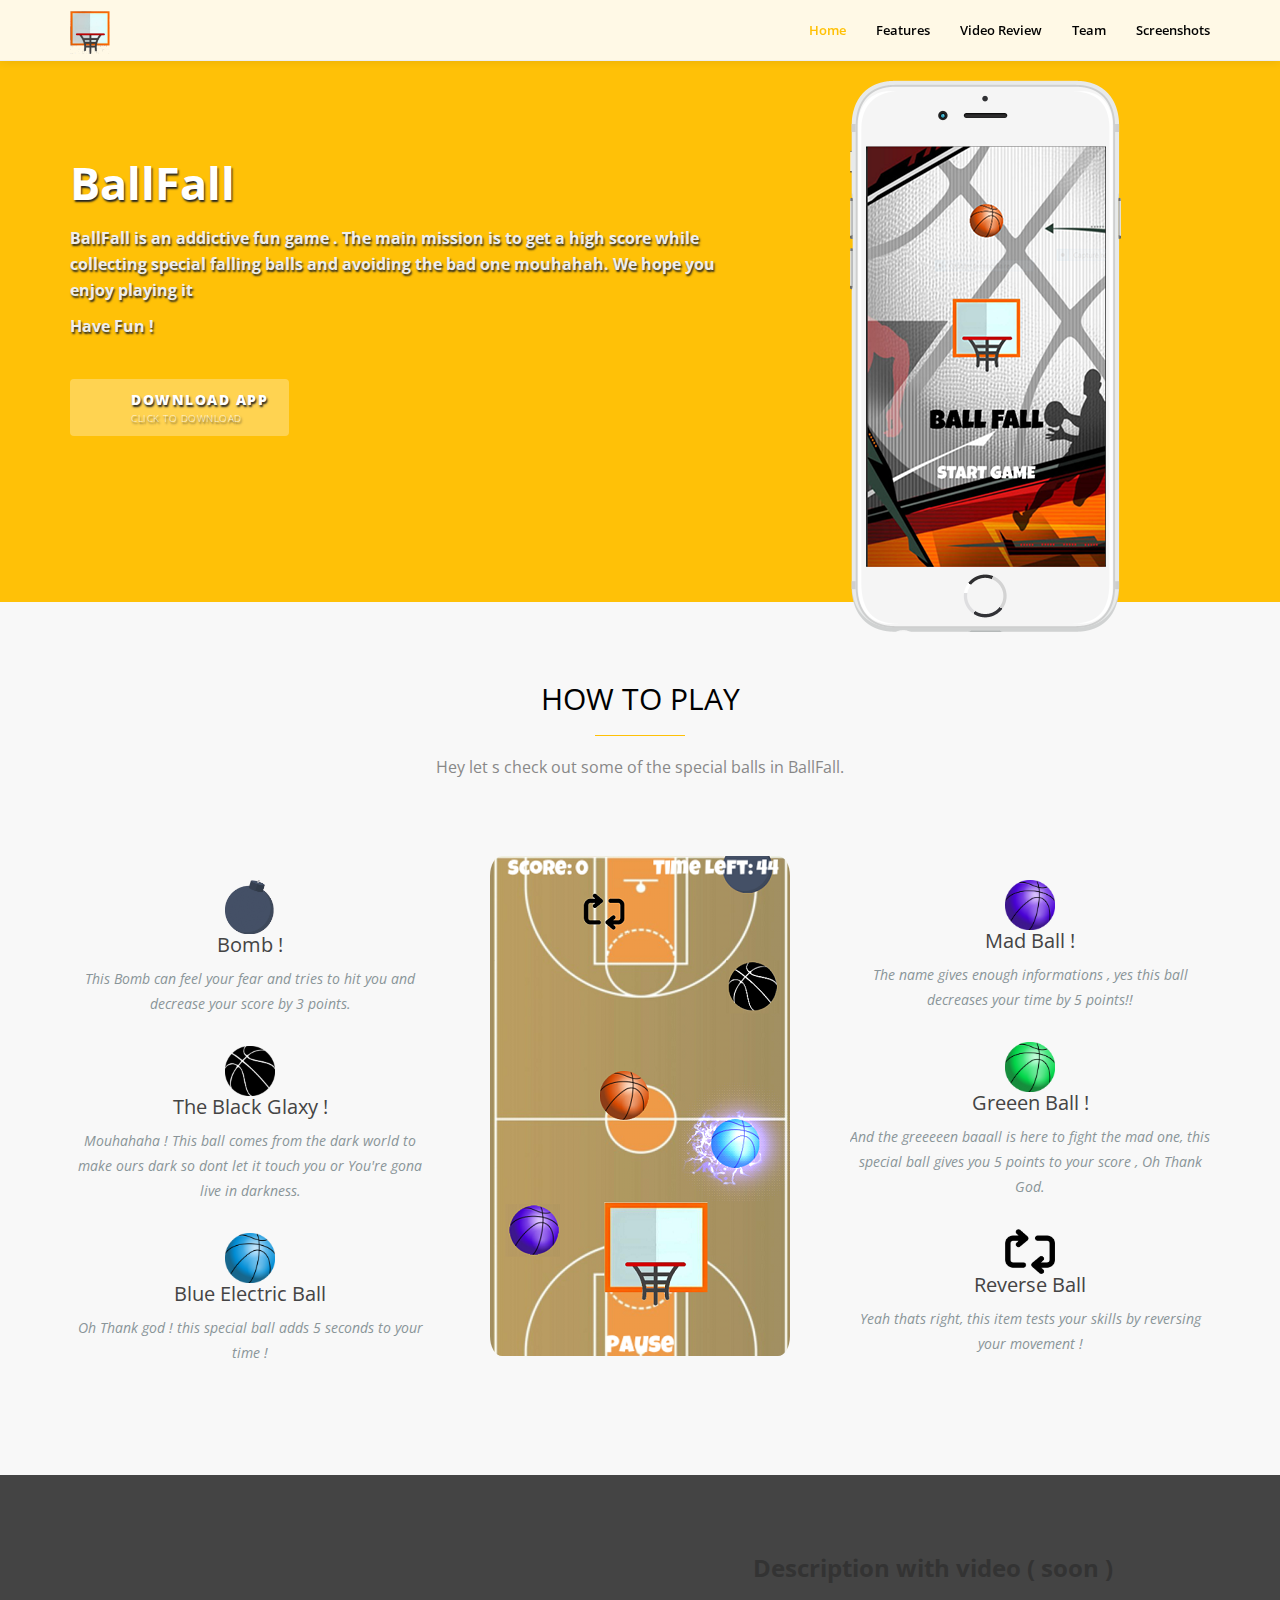
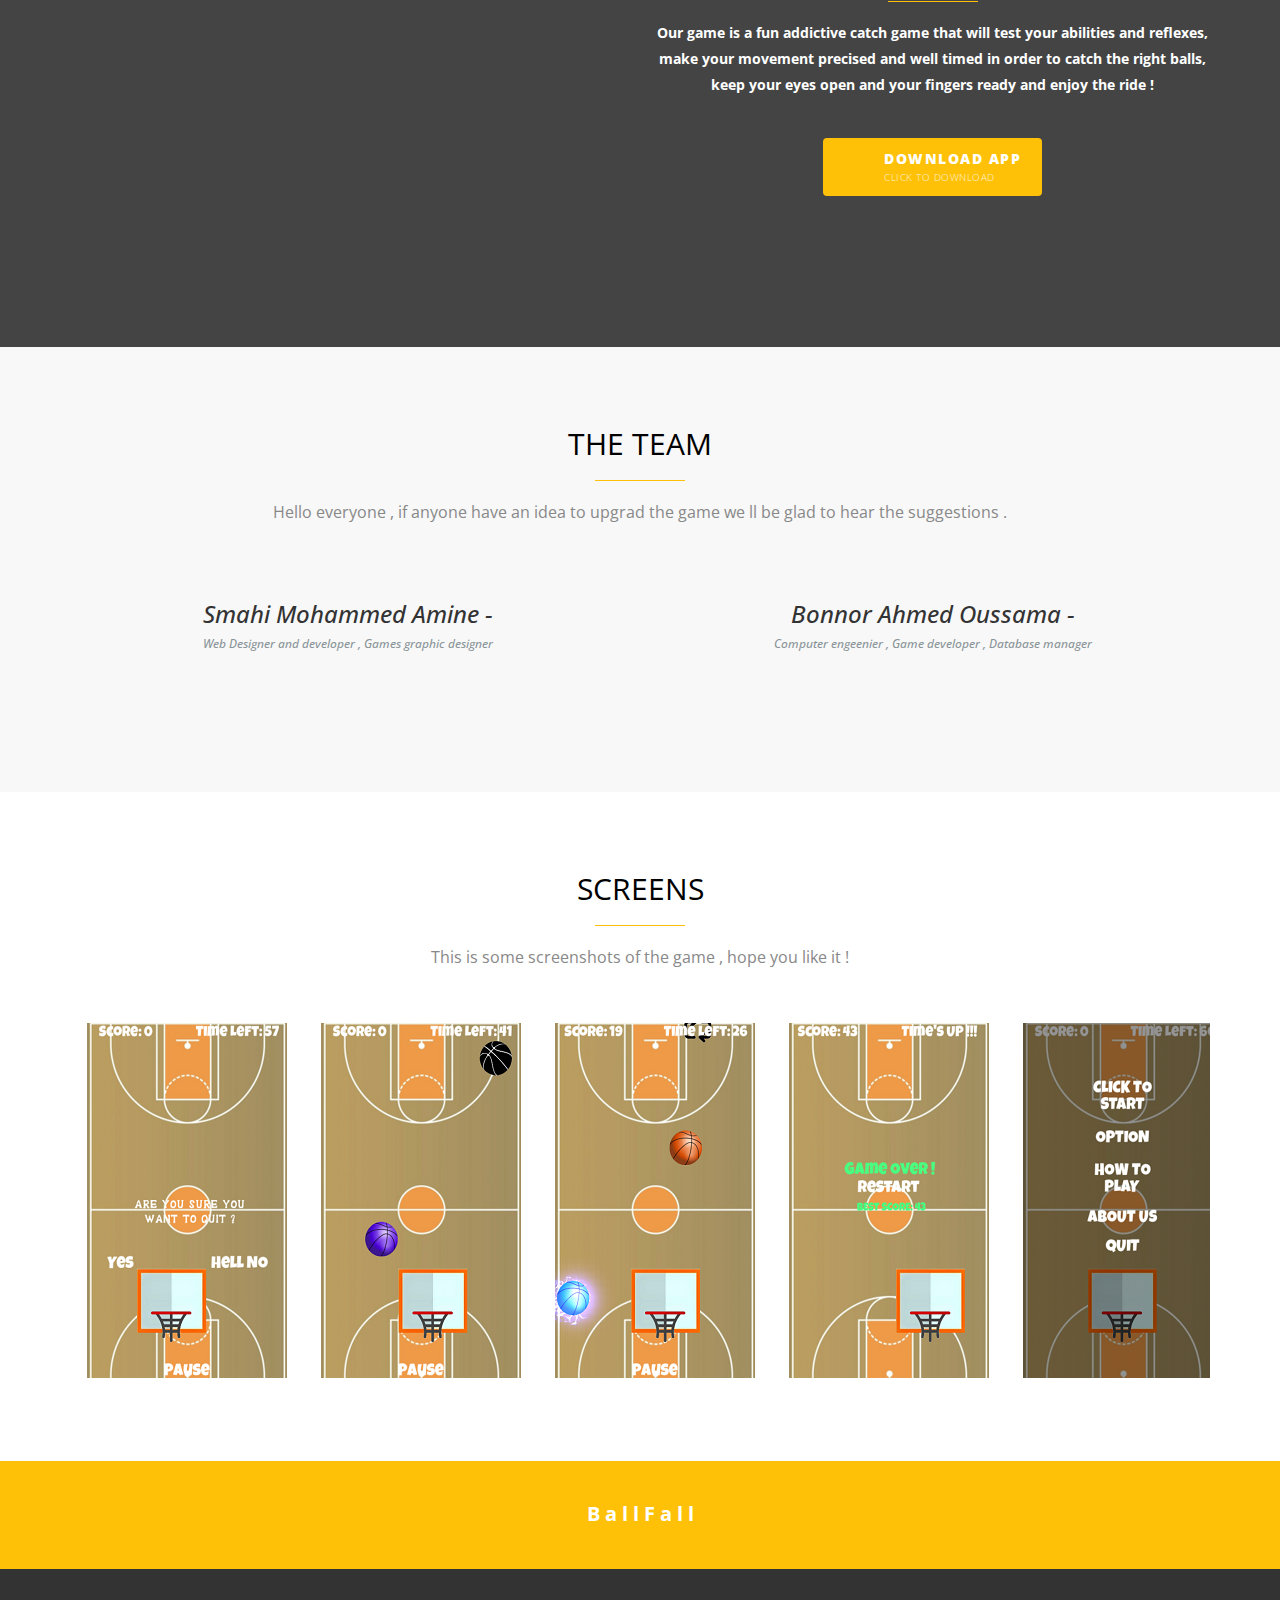
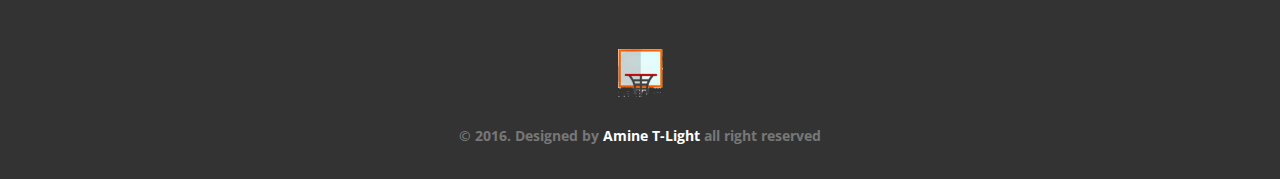
==== index.html @ 077ea763 "add project files" ====
<!DOCTYPE html>
<html lang="en">
<meta http-equiv="content-type" content="text/html;charset=UTF-8" />
<head>
        <meta charset="utf-8">
        <meta http-equiv="X-UA-Compatible" content="IE=edge">
        <meta name="viewport" content="width=device-width, initial-scale=1">
    <link rel="icon" type="image/x-icon" href="favicon.ico">
        <link href="bootstrap/css/bootstrap.min.css" rel="stylesheet">
        <link href="css/flexslider.css" rel="stylesheet" type="text/css">
        <link href="css/owl.carousel.css" rel="stylesheet" type="text/css">
        <link href="css/owl.theme.css" rel="stylesheet" type="text/css">
        <link href="css/animate.css" rel="stylesheet" type="text/css">
        <link href="../fontawesome.io/assets/font-awesome/css/font-awesome.css" rel="stylesheet" type="text/css">
        <link href="css/style.css" rel="stylesheet" type="text/css">
        <link href='http://fonts.googleapis.com/css?family=Open+Sans:300italic,400italic,600italic,700italic,800italic,400,300,600,700,800' rel='stylesheet' type='text/css'>
        <title>BallFall | Download</title>
    </head>
    <body data-spy="scroll" data-offset="80">

        <!-- STICKY NAVIGATION -->
        <!-- Static navbar -->
        <nav class="navbar navbar-default navbar-fixed-top ">
            <div class="container">
                <div class="navbar-header">
                    <button type="button" class="navbar-toggle collapsed" data-toggle="collapse" data-target="#navbar">
                        <span class="sr-only">Toggle navigation</span>
                        <span class="icon-bar"></span>
                        <span class="icon-bar"></span>
                        <span class="icon-bar"></span>
                    </button>
                    <a class="navbar-brand" href="index.html"><img src="images/logo.png" alt=""></a>
                </div>
                <div id="navbar" class="navbar-collapse collapse">

                    <ul class="nav scroll-to navbar-nav navbar-right">
                        <li class="active"><a href="#home-v2">Home</a></li>
                        <li><a href="#features">Features</a></li> 
                        <li><a href="#vid">Video Review</a></li> 
                        <li><a href="#team">Team</a></li>
                        <li><a href="#sc">Screenshots</a></li>

                        
                    </ul>
                </div><!--/.nav-collapse -->
            </div><!--/.container-fluid -->
        </nav><!--navigation end here-->

        <section id="home-v2" data-stellar-background-ratio="0.5" class="home-option-2">
            <div class="container">
                <div class="row"><strong><lop>
                    <div class="col-md-7 col-sm-12 col-xs-12 home-option-2-text">
                        <h2 class="animated wow fadeInDown" data-wow-dealy="0.1s"><strong>BallFall</h2>
                        <p class="animated wow fadeInDown" data-wow-dealy="0.5s">BallFall is an addictive fun game . The main mission is to get a high score while collecting special falling balls and avoiding the bad one mouhahah. We hope you enjoy playing it <p> Have Fun !
                        </p>
                        <div class="download-button scroll-to animated wow fadeInLeft" data-wow-dealy="1">
                            <a href="upload/BallFall.apk" class="btn btn-download">
                                <i class="fa fa-download"></i>
                                <strong>Download App</strong> <span>Click to download</span>
                            </a>
</lop></strong>
                        </div>
                    </div>
                    <div class="col-md-4 col-md-offset-1 col-sm-12 col-xs-12 wow animated zoomIn" data-wow-delay="1s">
                        <div class="iphone-wrapper">
                          
                        </div>
                    </div>
                </div>
            </div>
        </section><!--home section 238*421 end-->

      <center>
        <section id="features" class="features-mobile sec-padded">
            <div class="container">
                <div class="row">
                    <div class="col-md-8 col-md-offset-2">
                        <div class="center-heading">
                            <h3> How To Play</h3>
                            <span class="center-line"></span>
                            <p>
                             Hey let s check out some of the special balls in BallFall.

                            </p>
                        </div>
                    </div>
                </div><!--this row is use for section center heading-->
                <div class="row">
                    <div class="col-md-4 col-sm-6">
                         <center>
                        <div class="features-box top margin-btm-30">
                         <img src="images/Prefabs/BallBomb.gif" width="50"/>
                            <div class="features-text"> <center>
                             <h4>Bomb !</h4>
                                <p>This Bomb can feel your fear and tries to hit you and decrease your score by 3 points. </p>
                            </div>
                        </div>  <!--feature box-->
                        <div class="features-box  margin-btm-30">
                           <img src="images/Prefabs/Black%20Ball.gif" width="50"/>
                            <div class="features-text"> <center>
                                <h4>The Black Glaxy !</h4>
                                <p>Mouhahaha ! This ball comes from the dark world to make ours dark so dont let it touch you or You're gona live in darkness.</p>
                            </div>
                        </div>  <!--feature box-->
                        <div class="features-box  margin-btm-30">
                           <img src="images/Prefabs/Blue%20Ball.gif" width="50"/>
                            <div class="features-text"> <center>
                                <h4>Blue Electric Ball</h4>
                                <p>Oh Thank god ! this special ball adds 5 seconds to your time !</p>
                            </div>
                        </div>  <!--feature box-->
                    </div>
                    <div class="col-md-4 col-md-push-4 col-sm-6">
                         <center>
                        <div class="features-box left top margin-btm-30">
                          <img src="images/Prefabs/cerilien%20ball.gif" width="50"/>
                            <div class="features-text "> <center>
                                <h4>Mad Ball !</h4>
                                <p>The name gives enough informations , yes this ball decreases your time by 5 points!!</p>
                            </div>
                        </div><!--feature box-->
                        <div class="features-box left  margin-btm-30">
                           <img src="images/Prefabs/green%20ball.gif" width="50"/>
                            <div class="features-text "> <center>
                                <h4>Greeen ball !</h4>
                                <p>And the greeeeen baaall is here to fight the mad one, this special ball gives you 5 points to your score , Oh Thank God.</p>
                            </div>
                        </div><!--feature box-->
                        <div class="features-box left  margin-btm-30">
                           <img src="images/Prefabs/reverse%20artifact.png" width="50"/>
                            <div class="features-text "> <center>
                                <h4>Reverse Ball</h4>
                                <p>Yeah thats right, this item tests your skills by reversing your movement !</p>
                            </div>
                        </div><!--feature box-->
                    </div>
                    <div class="col-md-4 col-md-pull-4 text-center">
                       <br> <img style="border-radius:4%;" src="images/sc.png" alt="">
                    </div>
                </div>
            </div>
        </section><!--features end-->




        <section class="describe sec-padded" data-stellar-background-ratio="0.5" id="vid">
            <div class="container">
                <div class="row">
                    <div class="col-sm-6">
                        <div class="embed-responsive embed-responsive-16by9">
                            <iframe src="http://player.vimeo.com/video/ballfall"></iframe>
                        </div>
                    </div>
                    <div class="col-sm-6">
                        <div class="centder-heading">
                            <h3><strong>Description with video ( soon )</strong></h3>
                            <span class="center-line"></span>
                        </div> 
                        <p>
                          Our game is a fun addictive catch game that will test your abilities and reflexes, make your movement precised and well timed 
in order to catch the right balls, keep your eyes open and your fingers ready and enjoy the ride !                     <p>
                         
                        </p>
                        <div class="download-button scroll-to">
                            <a href="upload/BallFall.apk" class="btn btn-download">
                                <i class="fa fa-download"></i>
                        <strong>Download App</strong> <span>Click to download</span>
                            </a>

                        </div>

                    </div>
                </div>
            </div>
        </section><!--describe section with video-->





        <section class="the-team" id="team">
            <div class="container">
                <div class="row">
                    <div class="col-md-8 col-md-offset-2">
                        <div class="center-heading">
                            <h3>The team</h3>
                            <span class="center-line"></span>
                            <p>
                                Hello everyone , if anyone have an idea to upgrad the game we ll be glad to hear the suggestions .
                            </p>
                        </div>
                    </div>
                </div><!--this row is use for section center heading-->
                <div class="row">
                  
                    <div class="col-sm-6  margin-btm-30">
                        <div class="team-col">
                            <img src="../fbcdn-profile-a.akamaihd.net/hprofile-ak-xpt1/v/t1.0-1/c0.5.160.160/p160x160/14516576_201886933574290_4415847863069253680_n2515.html?oh=e0512a784580c95c24cea0062e08ace8&amp;oe=58C651EB&amp;__gda__=1489960336_af431af1ffb886facc06f5198603fa26" alt="">
                            <h3>Smahi Mohammed Amine - <p><em></eme>Web Designer and developer , Games graphic designer</em></h3>
                            <ul class="list-inline list-follow">
                                <li><a href="https://www.facebook.com/amine.tlight1"><i class="ion-social-facebook" data-toggle="tooltip" title="" data-original-title="Facebook" data-placement="top"></i></a></li>
                            </ul>
                        </div>
                    </div>
                    <div class="col-sm-6 margin-btm-30">
                        <div class="team-col">
                            <img src="../fb-s-d-a.akamaihd.net/h-ak-xfl1/v/t1.0-1/c32.1.160.160/p200x200/14955831_1121477201233674_3121350925518984159_n7045.html?oh=25cdf747f4a256dc704b89201bb182cc&amp;oe=58C0166F&amp;__gda__=1485550669_be5373d3fe79578442dc69150cacbfd1" alt="">
                            <h3>Bonnor Ahmed Oussama - <p><em>Computer engeenier , Game developer , Database manager</em></h3>
                            <ul class="list-inline list-follow">
                                <li><a href="https://www.facebook.com/oussama.bonnor.1"><i class="ion-social-facebook" data-toggle="tooltip" title="" data-original-title="Facebook" data-placement="top"></i></a></li>
                            </ul>
                        </div>
                    </div>
                </div>
            </div>
        </section><!--the team section end here-->

        <section class="screens sec-padded" id="sc">
            <div class="container">
                <div class="row">
                    <div class="col-md-8 col-md-offset-2">
                        <div class="center-heading">
                            <h3>Screens</h3>
                            <span class="center-line"></span>
                            <p>
                                This is some screenshots of the game , hope you like it !
                            </p>
                        </div>
                    </div>
                </div><!--this row is use for section center heading-->
                <div class="row">
                    <div class="col-sm-12">
                        <div id="screens" class="owl-carousel">
                            <div> 
                                <img src="images/screens/1.png" class="img-responsive" alt="screens">
                            </div>
                            <div> 
                                <img src="images/screens/2.png" class="img-responsive" alt="screens">
                            </div>
                            <div> 
                                <img src="images/screens/3.png" class="img-responsive" alt="screens">
                            </div>
                            <div> 
                                <img src="images/screens/4.png" class="img-responsive" alt="screens">
                            </div>
                            <div> 
                                <img src="images/screens/5.png" class="img-responsive" alt="screens">
                            </div>
                          
                        </div>
                    </div>
                </div>
            </div>
        </section>

        <div class="latest-tweet-wrapper">
          <center><font color="#FFF" style="font-size:20px;"><strong>B a l l F a l l</font></font></center>
        </div><!--latest tweet wrap end-->






        <footer id="footer" class="footer-main">
            <div class="container">
                <div class="row">
                    <div class="col-sm-8 col-sm-offset-2 text-center">
                        <a href="index.html"><img src="images/logo.png" width="45" alt=""></a>
                        <br>
                        <div class="clearfix"></div>
                      
                        <div class="clearfix"></div>
                       
<br>
                        <span class="copyrights">&copy; 2016. Designed by <a href="http://www.amine-smahi.net/"><font color="#FFF">Amine T-Light</font></a> all right reserved</span>
                    </div>
                </div>
            </div>
        </footer><!--footer end-->


        <script src="js/jquery-1.11.1.min.js" type="text/javascript"></script>
        <script src="bootstrap/js/bootstrap.min.js" type="text/javascript"></script>
        <script src="js/wow.min.js" type="text/javascript"></script>
        <script src="js/jquery.stellar.min.js" type="text/javascript"></script>
        <script src="js/owl.carousel.min.js" type="text/javascript"></script>
        <script src="js/tweetie.min.js" type="text/javascript"></script>
        <script src="js/contact_me.js" type="text/javascript"></script>
        <script src="js/jqBootstrapValidation.js" type="text/javascript"></script>
        <script src="js/app.js" type="text/javascript"></script>
        <script src="js/jquery.flexslider-min.js" type="text/javascript"></script>
        <script type="text/javascript">
                                            $(".flexslider").flexslider({
                                                directionNav: true,
                                                controlNav: false,
                                                prevText: "<i class='ion-ios-arrow-left'></i>",
                                                nextText: "<i class='ion-ios-arrow-right'></i>"
                                            });
        </script>
    </body>
    </html>
---- css/style.css ----
/* 
    Created on : 23 Dec, 2014, 1:54:50 PM
    Author     : Design_mylife
*/



/****base*****/
html, body{
    height:100%;
}
body{
    font-family: 'Open Sans', sans-serif;
    font-size: 14px;
    line-height: 26px;
    color: #8a9599;
}


h1,h2,h3,h4,h5,h6{
    margin-top: 0px;
    font-family: 'Open Sans', sans-serif;
    color: #333;
}
a{
    text-decoration: none;

}
a:hover, a:focus, button:focus{
    text-decoration: none;
    outline: 0 !important;
}
.margin-btm-30{
    margin-bottom: 30px;
}
.sec-padded{
    padding: 80px 0;
}
.center-heading{
    text-align: center;
    margin-bottom: 50px;
}
.center-heading h3{
    font-weight:400;
    color:#000;
    font-family: 'Open Sans', sans-serif;
    text-transform: uppercase;
    font-size: 30px;
    color:#000;
}
.center-line{
    width:90px;
    height: 1px;
    display: inline-block;
    margin:10px auto 10px auto;
    background-color: #FFC107;
}
.center-heading p{
    font-size: 16px;
    color:#888;
    font-weight: 400;
}
.colored-text{
    color:#FFC107;
}
.form-control:focus {
    border-color: #FFC107;
    outline: 0;
    -webkit-box-shadow: inset 0 1px 1px rgba(0,0,0,.075),0 0 8px rgba(103, 177, 104, .6);
    box-shadow: inset 0 1px 1px rgba(0,0,0,.075),0 0 8px rgba(103, 177, 104, .6);
}
/* INTRO HOME */
#home {
    background-color: #444;
    background-position: center 0%;
    background-size: auto;
    background-repeat: repeat;
    background-attachment: fixed;
    background-image: url(../images/intro_bg.jpg);
    display: table;
    width: 100%;
    height: 100%;
    min-height: 100%;
    overflow-x: hidden;
    overflow-y: hidden;
    vertical-align: middle;
    z-index: 1;
}


.parallax-overlay{
    position: absolute;
    left: 0;
    top: 0;
    width: 100%;
    height: 100%;
    background-color: rgba(0, 0, 0, 0.5);
    z-index: 2;
}
.home-content {
    position: relative;
    display: table-cell;
    vertical-align: middle;
    z-index: 3;
}
.intro-text{
    text-align: center;
}
.app-logo{
    margin-bottom: 20px;
}
.intro-text h1{
    font-weight: 300;
    color:#fff;
    font-size: 45px;
    line-height: 65px;
}
.download-button{
    margin-top: 40px;
}

/**home option v2 in version v1.1**/

#home-v2{
        background-image: url('../images/pattern-1.png');
    background-repeat: repeat;
    background-position: left top;
    padding-top: 50px;
}
.home-option-2{
      background-color: #FFC107;
}

.home-option-2-text{
    padding-top: 100px;
}
.home-option-2-text h2{
    color:#fff;
    font-weight: 300;
    font-size: 45px;
    line-height: 65px;
}
.home-option-2-text p{
    font-size: 16px;
    color:#eee;
}
.iphone-wrapper{
    width:271px;
    height: 552px;
    background-repeat: no-repeat;
    background-image: url(../images/iphone-slide.png);
    position: relative;
    bottom: -30px;
    
}
.iphone-inner{
       width: 233px;
    height: 413px;
    position: absolute;
    top: 70px;
    left: 19px;
    background-color: #fff;
}
.iphone-inner .flexslider{
    padding: 0px;
    margin: 0px;
    border: 0px;
    border-radius: 0px;
    -webkit-border-radius: 0px;
    box-shadow: none;
    -webkit-box-shadow: none;
}

.iphone-inner .flex-direction-nav a{
    width:40px;
    height: 40px;
    line-height: 40px;
    text-align: center;
    font-size: 25px;
    color:#fff;
    text-shadow: none;
    background-color: #FFC107;
}
.iphone-inner .flexslider:hover .flex-prev{
    left: 0
}
.iphone-inner .flexslider:hover .flex-next{
    right: 0
}
.iphone-inner .flex-direction-nav a:before{
    display: none;
}
.iphone-inner .flex-direction-nav a.flex-next:before{
    display: none;
}
.home-option-2 .btn-download{
    background-color: rgba(255,255,255,0.3) ;
}
@media(max-width:992px){
    .iphone-wrapper{
        margin: 0 auto;
    } 
    .home-option-2-text{
        text-align: center;
        padding-top: 50px;
    }
    .iphone-wrapper{
         width:220px;
    height: 400px; 
    background-size: contain;
    }
    .iphone-inner{
             width: 168px;
    height: 300px;
    position: absolute;
    top: 51px;
    left: 14px;
    background-color: transparent;
    }
   .home-option-2-text h2 {
    color: #fff;
    font-weight: 400;
    font-size: 30px;
    line-height: 46px;
}
.iphone-inner .flex-direction-nav {
    display: none;
}
}
/**navigation***/
.navbar-default {
    background-color: rgba(255,255,255,0.9);
    border-bottom-color: #eeeeee;
    -webkit-transition: all ease .5s;
    transition: all ease .5s;
    -webkit-box-shadow: 0 0 10px rgba(0,0,0,0.1);
    box-shadow: 0 0 10px rgba(0,0,0,0.1);
}
.navbar-default .navbar-nav>.active>a, .navbar-default .navbar-nav>.active>a:hover, .navbar-default .navbar-nav>.active>a:focus {
    color: #FFC107;
    background-color: transparent;
}
.navbar-default .navbar-nav>.open>a, .navbar-default .navbar-nav>.open>a:hover, .navbar-default .navbar-nav>.open>a:focus {
    color: #fff;
    background-color: #FFC107;
}
.navbar-default .navbar-nav>li>a {
    color: #000;
    text-transform: capitalize;
    font-weight: 600;
    font-size: 13px;
}
@media (min-width: 768px){
    .navbar-nav>li>a {
        padding-top: 20px;
        padding-bottom: 20px;
    }
    .navbar-brand{
        height: 60px;
        padding: 11px 15px;
    }
}
.dropdown-menu{
    padding: 0;
    min-width: 190px;
    border: 0;
}
.dropdown-menu>li>a{
    padding: 8px 20px;
    text-transform: uppercase;
    font-weight: 400;
    color:#333;
    font-size: 13px;
}

.navbar-right>li>a.nav-right-btn{
    border: 1px solid #FFC107;
    color:  #FFC107;
    padding: 6px 10px;
    margin-top: 14px;
    font-size: 11px;
}
.navbar-right>li>a.nav-right-btn i{
    color:#FFC107;
    margin-left: 5px;
    font-size: 14px;
    vertical-align: middle;
}
.navbar-right>li>a.nav-right-btn:hover i{
    color:#fff;
}
.navbar-right>li>a.nav-right-btn:hover{
    color:#fff;
    background-color: #FFC107;
}
.navbar-right>li>a.nav-right-btn.last{
    margin-left: 8px;
    background-color: #FFC107;
    color:#fff;
}
.navbar-right>li>a.nav-right-btn.last i{
    margin-left: 0;
    margin-right: 5px;
    color:#fff;
    font-size: 14px;
    vertical-align: middle;
}
.navbar-right>li>a.nav-right-btn.last:hover, .navbar-right>li>a.nav-right-btn.last:focus{
    color:#fff;
    background-color: #FFC107;
    border-color: #FFC107;
}
.navbar-right>li>a.nav-right-btn.last:hover i, .navbar-right>li>a.nav-right-btn.last:focus i{
    color:#fff !important;
}
.navbar-default .navbar-right>.open>a, .navbar-default .navbar-nav>.open>a:hover, .navbar-default .navbar-nav>.open>a:focus{
    color:#fff !important;
    background-color: #FFC107;
    border-color: #FFC107;
}
.navbar-default .navbar-right>.open>a i, .navbar-default .navbar-nav>.open>a:hover i, .navbar-default .navbar-nav>.open>a i:focus{
    color: #fff !important; 
}
@media(max-width:767px){
    .navbar-right>li>a.nav-right-btn.last{
        margin-left: 0;
    }  
    .navbar-right{
        padding: 0px 15px;
    }
}
.navbar-brand>img {
    display: block;
    width: 40px;
}


/****dropdown login***/
.dropdown-login-box {
    overflow: hidden;
    padding: 15px;
    min-width: 300px;
}
.dropdown-login-box .btn {
    margin-top: 10px;
}
.dropdown-login-box h4 {
    margin: 5px 0 10px 0;
}
.dropdown-login-box h4 em{
    font-size: 12px;
    color:#8a9599;
    font-weight: 300;
}
.dropdown-login-box input[type=checkbox] {
    margin: 7px -20px 0;
    line-height: normal;
}
.dropdown-login-box p{
    margin: 0;
}
.dropdown-login-box p a{
    color:#FFC107;
}
.dropdown-login-box p a:hover{
    color:#FFC107;
    text-decoration: underline;
}
@media(min-width:768px){
    .dropdown-login-box{
        margin-top: 12px !important;
    }
}
@media(max-width:768px){
    .navbar-brand>img {
        display: block;
        width: 40px;
        margin-top: -10px;
    }
}


/***modal overrides*****/
.register-modal-body{
    padding: 30px;
}
.register-modal-body .btn-theme{
    margin-top: 10px;
}
.register-modal-body input[type=checkbox] {
    margin: 7px -20px 0;
    margin-top: 1px \9;
    line-height: normal;
}
/***********************

BUTTONS

***********************/

.btn{
    font-weight: 400;
    font-family: 'Open Sans', sans-serif;
    text-transform: uppercase;
    letter-spacing: 1.5px;
    transition: all 0.3s ease-in;
    -webkit-transition: all 0.3s ease-in;
    -moz-transition: all 0.3s ease-in;
    -o-transition: all 0.3s ease-in;
}
.btn-download {
    position: relative;
    padding: 10px 20px 10px 60px;
    text-align: left;
    font-size: 14px;
    background: #FFC107;
    color:#fff;
}
.btn-download.app{
    background-color: #333;
}
.btn-download.window{
    background-color: #f54c54;
}
.btn-download:hover, .btn-download:focus{
    color:#fff;
    opacity: .85;
}
.btn-link {
    position: relative;
    padding: 10px 20px 10px 60px;
    text-align: left;
    font-size: 14px;
    background: transparent;
    color:#fff;
    text-decoration: none;
}
.btn-link:hover, .btn-link:focus{
    text-decoration: none;
    color:#fff;
    outline: none;
}
.btn-link i{
    margin-left: 5px;
}
.btn-download i {
    position: absolute;
    top: 0;
    left: 0;
    margin: 6px 0 0 15px;
    font-size: 40px;
    line-height: 1;
}
.btn-download strong {
    display: block;
    margin-bottom: 6px;
    font-weight: 800;
}
.btn-download span {
    display: block;
    font-size: 10px;
    font-weight: 300;
    letter-spacing: 0.5px;
    margin-top: -5px;
    opacity: 0.8;
}
.btn-theme{
    color:#fff;
    background-color: #FFC107;
    border-radius: 2px;
    -webkit-border-radius: 2px;
}
.btn-lg{
    border-radius: 2px;
    -webkit-border-radius: 2px;   
}
.btn-theme:hover, .btn-theme:focus{
    color:#FFC107;
    background-color: transparent;
    outline: 0;
    border-color: #FFC107;
}
.btn-gray{
    background: #F5F5F5;
    background: -webkit-gradient(linear, left bottom, left top, from(#F5F5F5), to(#FFF)), #FFF;
    background: -moz-linear-gradient(90deg, #F5F5F5 0%, #FFF 100%), #FFF;
    border: 1px solid #ddd;
    color: #2E3236;
    font-size: 12px;
    font-weight: bold;
    line-height: 15px;
    padding: 6px 10px;
    width: auto;
    -webkit-border-radius: 3px;
    -moz-border-radius: 3px;
    border-radius: 3px;
    -webkit-box-shadow: 0 1px 2px rgba(0, 0, 0, 0.1);
    -moz-box-shadow: 0 1px 2px rgba(0, 0, 0, 0.1);
    box-shadow: 0 1px 2px rgba(0, 0, 0, 0.1);
}
.btn-gray:hover{
    border-color: #FFC107;
    color:#FFC107;
}


/******************

features

********************/
.features-mobile{

    background-color: #f8f8f8;
    overflow: hidden;
}
.features-box img{
    position: relative;
    bottom: 0;
}
.features-box i{
    float: right;
    margin-left: 20px;
    margin-right: 0;
    overflow: hidden;
    font-size: 30px;
    margin-bottom: 20px;
    color:#FFC107;
    border:1px solid #FFC107;
    width:60px;
    height: 60px;
    line-height: 60px;
    text-align: center;
    border-radius: 50%;
    -webkit-border-radius: 50%;
}
.features-text{
    text-align: right;
    overflow: hidden;
}
.features-text h4{
    margin-bottom: 10px;
    font-weight: 400;
    font-size: 20px;
    text-transform: capitalize;
    color:#444;
}
.features-text p{
    margin: 0px;
    font-size: 14px;
    color:#8a9599;
    font-weight: 400;
    font-style: italic;
    line-height: 25px;
}
.features-box.left i{
    float: left;
    margin-left: 0px;
    margin-right: 20px;
}
.features-box.left .features-text{
    text-align: left;
}
@media(min-width:992px){
    .features-box.top{
        margin-top: 50px;   
    }
}

/***********features intro**********/
.features-intro{
     
    padding-top: 80px;
    padding-bottom: 50px;
}
.features-intro-box{
    text-align: center;
}
.features-intro-box h3{
    margin: 15px 0;
    font-weight: 400;
    font-style: italic;
    font-size: 20px;
}
.features-intro-box p{
    margin-bottom: 0px;
}
.features-intro-box i{
    width:120px;
    margin-bottom: 5px;
    height: 120px;
    line-height: 120px;
    text-align: center;
    font-size: 60px;
    color:#fff;
    border-radius: 50%;
    -webkit-border-radius: 50%;
    display: inline-block;
    border: 1px solid transparent;
    transition: all 0.3s;
    -webkit-transition: all 0.3s;
    -moz-transition: all 0.3s;
    -o-transition: all 0.3s;
}
.features-intro-box i.red{
    background-color: #f54c54;
}
.features-intro-box i.green{
    background-color:#FFC107;
}
.features-intro-box i.blue{
    background-color: #269abc;
}
.features-intro-box i.black{
    background-color: #222;
}
.features-intro-box:hover i{
    background-color: transparent;
    border-color:#e9f0f2;
    color:#555;
}
/*********************describe*******************/
.describe{
    background-color: #444;
    background-position: center 0%;
    background-size: auto;
    background-repeat: repeat;
    background-attachment: fixed;
    background-image: url(../images/parallax-bg-1.jpg);
}
.describe .center-heading{
    text-align: left;
    margin-bottom: 20px;
}
.describe .center-heading h3{
    color:#fff;
}
.describe .center-heading .center-line{
    background-color: #fff;
}
.describe p{
    color:#fff;
}


/***********************testimonials*********************/
.testimonials-container{
    padding: 60px 0;
    text-align: center;
    overflow: hidden;
}

.testimonials-inner img{
    width:90px;
    border-radius: 50%;
    -webkit-border-radius: 50%;
}
.testimonials-inner p{
    font-size: 30px;
    font-weight: 300;
    font-style: italic;
    margin-top: 20px;
}
.testimonials-container .owl-theme .owl-controls {
    margin-top: 40px;
}
.testimonials-container .owl-theme .owl-controls .owl-page span {
    width: 10px;
    height: 10px;
    box-shadow: 0 0 0 2px #FFC107 inset;
    opacity: 1;
    background: transparent;
}
.testimonials-container .owl-theme .owl-controls .owl-page.active span, .owl-theme .owl-controls.clickable .owl-page:hover span{
    background-color: #FFC107;
}
.testimonials-inner span{
    display: block;
    color:#2d3b40;
    font-size: 16px;
    margin-top: 20px;
}
.testimonials-inner span em{
    color:#8a9599;
}





/******************faqs*************************/
.faqs .item{
    padding: 15px;
    background-color: #fff;
    border-radius: 2px;
    -webkit-border-radius: 2px;
    margin-bottom: 20px;
}

.faqs .item h3{
    font-size: 20px;
    font-weight: 400;
    font-style: italic;
}
.faqs .item p{
    font-size: 15px;
}
.more-faq{
    padding-top: 30px;
}
.more-faq p{
    font-style: italic;
    font-size: 18px;
    margin-bottom: 20px;
}



/***the team***/
.the-team{
    padding-top: 80px;
    padding-bottom: 50px;
    background-color: #f8f8f8;
}
.team-col {
    text-align: center;
}
.team-col img{
    border-radius: 50%;
    -webkit-border-radius: 50%;
    margin-bottom: 15px;
}
.team-col h3{
    font-style: italic;
}
.team-col h3 em{
    font-size: 12px;
    color:#8a9599;
    vertical-align: middle;
}
.list-follow{
    margin-top: 30px;
    margin-bottom: 0;
}
.list-follow li a i{
    color:rgba(0,0,0,0.5);
    font-size: 20px;
}
.list-follow li a{
    padding: 2px 6px;
}
.list-follow li a:hover i{
    color: rgba(0,0,0,0.8);
}



/*****************price*****************/
.package{
    text-align: center;
    background-color: #f8f8f8;
}
.package-heading{
    padding: 25px 0;
    margin: 0;
    color:#FFC107;
}
.package-price.popular{
    background-color: #FFC107;
}
.package-price.popular h2{
    color:#fff;
}
.package-price.popular .sign, .package-price.popular .month{
    color:#fff;
}
.package-price{
    background-color: #fff;
}
.package-price h2 {
    color: #272727;
    font-size: 40px;
    padding: 25px 0;
}
.package-price .sign {
    vertical-align: super;
    font-size: 20px;
    font-weight: 300;
}
.package-price .month {
    font-size: 16px;
    font-weight: 300;
}
.package-features{
    margin: 0px;
    padding: 25px 0;
}
.package-features li{
    line-height: 40px;
    border-bottom: 1px solid #ddd;
}
.package-features li:last-child{
    border-bottom: 0;
}
.package-select{
    padding-bottom: 25px;
}



/******Download****************/
#download{
    background-color: #f9f9f9;
}
.download-wrap a{
    margin: 10px;
}

/****************newsletter**********************/

.newsletter{
    padding: 120px 0;
    background-color: #444;
    background-position: center 0%;
    background-size: auto;
    background-repeat: repeat;
    background-attachment: fixed;
    background-image: url(../images/parallax-bg-2.jpg);
}
.newsletter h3{
    color:#fff;
    font-weight: 400;
    margin-bottom: 10px;
}
.newsletter p{
    color:#fff;
    margin-bottom: 30px;
}
.newsletter .help-block{
    margin-top: 20px;
    color:#fff;
    display: block;
}
.newsletter .form-control {
    margin-bottom: 0px;
    height: 45px;
    display: inline-block;
    width: 260px;
    border-radius: 0;
    -webkit-border-radius: 0;
    background-color: rgba(255,255,255,.1);
    color:#fff;
}
.newsletter .btn-theme{
    border-radius: 0;
    -webkit-border-radius: 0;
}


/********************contact form**************/
.contact-form .form-control{
    min-height: 40px;
    border-radius: 1px;
    -webkit-border-radius: 1px;
}
.contact-form .btn-theme{
    display: block;
    width:100%;
}
.help-block{
    margin: 0px;
}
.help-block ul{
    list-style: none;
    margin: 0;
    padding: 0;
}
.help-block ul li{
    background-color: #C63D2D;
    color:#fff;
    padding:5px 10px;
    font-size: 12px;
    line-height: 12px;
}

/***********************footer end*********************/
.footer-main{
    padding-top: 80px;
    padding-bottom: 30px;
    background-color: #333;
}
.footer-social{
    margin: 30px 0;
    padding: 0;
}
.footer-social li a i{
    display: block;
    width:40px;
    height: 40px;
    line-height: 40px;
    text-align: center;
    background-color: #222;
    color:#555;
    font-size: 20px;
    border-radius: 50%;
    -webkit-border-radius: 50%;
    transition: all 0.3s;
    -webkit-transition: all 0.3s;
    -moz-transition: all 0.3s;
    -o-transition: all 0.3s;
    -ms-transition: all 0.3s;
}
.footer-social li a i:hover{
    background-color: #FFC107;
    color:#fff;
}
.footer-nav{
    padding-bottom: 30px;
    margin: 0px;
}
.footer-nav li a{
    color:rgba(255,255,255,0.2);
}
.footer-nav li a:hover{
    color:rgba(255,255,255,0.8);
}
.copyrights{
    display: block;
    color:#777;
}


/************************news**************************/
#news{
    background-color: #444;
    background-position: center 0%;
    background-size: auto;
    background-repeat: repeat;
    background-attachment: fixed;
    background-image: url(../images/parallax-bg-2.jpg);
    padding: 100px 0;
}
#news h3{
    color:#fff;
    margin-top: 40px;
    font-size: 50px;
    text-transform: uppercase;
}
#news p{
    color:#fff;
    font-weight: 300;
    font-style: italic;
    font-size: 18px;
    margin-bottom: 0px;
    margin-top: 20px;
}
.news-content{
    padding-top: 100px;
}
.post{
    margin-bottom: 50px;
    padding-bottom: 30px;
    border-bottom: 1px solid #f5f5f5;
}
.post .post-title a{
    color:#000;
    transition: all 0.3s ease-in;
    -webkit-transition: all 0.3s ease-in;
    -moz-transition: all 0.3s ease-in;
    -o-transition: all 0.3s ease-in;
    -ms-transition: all 0.3s ease-in;
    font-size: 30px;
}
.post .post-title a:hover{
    color:#FFC107;
}
.post-meta li{
    color:#aaa;
    font-size: 12px;
}
.post-meta li i{
    margin-right: 5px;
    color:#999;
}
.post p a{
    margin-top: 10px;
}


/*************sidebar****************/

.sidebar-widget{
    margin-bottom: 50px;
}
.sidebar-widget h3{
    font-size: 16px;
    text-transform: uppercase;
    line-height: 26px;
}
.post-list li {
    line-height: 40px;
    border-bottom: 1px solid #eee;
}
.post-list li a{
    color:#555;
    transition: all 0.3s ease-in-out;
    -webkit-transition: all 0.3s ease-in-out;
    -moz-transition: all 0.3s ease-in-out;
}
.post-list li a:before{
    display: inline-block;
    font-family: "Ionicons";
    content: "\f3d3";
    color:#555;
    padding-right: 10px;
    transition: all 0.3s ease-in-out;
    -webkit-transition: all 0.3s ease-in-out;
    -moz-transition: all 0.3s ease-in-out;
}
.post-list li:hover a:before{
    padding-right: 5px;
    color:#FFC107;
}
.post-list li:hover a{
    color:#FFC107;
}
.subscribe-form{
    margin-top: 30px;
}
@media(max-width:1199px){
    .subscribe-form .btn-theme{
        margin-top: 15px;
    }
}
@media(max-width:767px){
    .subscribe-form .btn-theme{
        margin-top: 0px;
    }
}
.tag-list{
    margin-top: 20px;
}
.tag-list a{
    display: inline-block;
    padding: 3px 10px;
    margin: 3px;
    border: 1px solid #ddd;
    color:#333;
    font-size: 12px;
    border-radius: 2px;
    -webkit-border-radius: 2px;
    box-shadow: 0px 1px 2px rgba(0,0,0,0.1);
    -webkit-box-shadow: 0px 1px 2px rgba(0,0,0,0.1);
    width:auto;
    font-weight: bold;
    text-transform: uppercase;
    transition: all 0.3s ease-in-out;
    -webkit-transition: all 0.3s ease-in-out;
    -moz-transition: all 0.3s ease-in-out;
}
.tag-list a:hover{
    box-shadow: none;
    -webkit-box-shadow: none;
}
.social-nav{
    margin-top: 20px;
}
.social-nav li a i{
    display: block;
    width:40px;
    height: 40px;
    line-height: 40px;
    text-align: center;
    font-size: 20px;
    color:#fff;
    border-radius: 4px;
    -webkit-border-radius: 4px;
    transition: all 0.3s ease-in-out;
    -webkit-transition: all 0.3s ease-in-out;
    -moz-transition: all 0.3s ease-in-out;
    margin-bottom: 5px;
}

.social-nav li a i.fb{
    background-color: #3b5998;
}
.social-nav li a i.fb:hover{
    background-color: #222;
}
.social-nav li a i.twit{
    background-color: #0084b4;
}
.social-nav li a i.twit:hover{
    background-color: #222;
}
.social-nav li a i.g-plus{
    background-color: #C63D2D;
}
.social-nav li a i.g-plus:hover{
    background-color: #222;
}
.social-nav li a i.youtube{
    background-color: #f54c54;
}
.social-nav li a i.youtube:hover{
    background-color: #222;
}
.social-nav li a i.drib{
    background-color: #ea4c89;
}
.social-nav li a i.drib:hover{
    background-color: #222;
}
.sidebar-widget .tweet li a{
    color:#FFC107;
}
.sidebar-widget .tweet li{
    font-size: 13px;
    line-height: 22px;
}
.sidebar-widget .tweet .date{
    font-style: italic;
    color:#333;
}
.comment-wrapper{
    margin-bottom: 70px;
}
.comment-wrapper .btn-theme{
    margin-top: 15px;
}
.comment-wrapper h3{
    margin-bottom: 40px;
}
.comment-row{
    padding: 20px;
}
.comment-row.even{
  background-color: #F5F5F5;  
}
.comment-row.odd{
    padding-left: 50px;
}
.comment-row img{
    float: left;
    width:70px;
    border-radius: 50%;
    -webkit-border-radius: 50%;
    margin-right: 20px;
}
.comment-row p.comment-content{
    overflow: hidden;
    margin-bottom: 0px;
}
.comment-meta{
    display: block;
    font-size: 12px;
}
.comment-meta em{
    margin-right: 8px;
    color:#000;
    font-size: 14px;
}
.comment-meta a{
    color:#FFC107;
    margin-left: 10px;
      font-size: 14px;
}
.comment-meta a:hover{
    text-decoration: underline;
}
.comment-post{
    overflow: hidden;
}
/*******************latest tweet--***/
.latest-tweet-wrapper{
    padding: 40px 0;
    text-align: center;
    background-color: #FFC107;
}
.latest-tweet-wrapper i{
    display: block;
    font-size: 40px;
    color:#fff;
    margin-bottom: 30px;
}
.tweet ul{
    list-style: none;
    padding: 0px;
}
.latest-tweet-wrapper .tweet ul li{
    color:#fff;
    font-weight: 300;
    font-size: 17px;
}
.latest-tweet-wrapper .tweet .date{
    font-size: 16px;
    font-style: italic;
    margin: 10px 0;
}
.latest-tweet-wrapper .tweet ul li a{
    color:#eee;
}
.latest-tweet-wrapper .tweet ul li a:hover{
    text-decoration: underline;
}
/**************screens*****************/
.screens .owl-item{
    margin: 3px;
}
.screens .owl-theme .owl-controls {
    margin-top: 40px;
}
.screens .owl-theme .owl-controls .owl-page span {
    width: 10px;
    height: 10px;
    box-shadow: 0 0 0 2px #FFC107 inset;
    opacity: 1;
    background: transparent;
}
.screens .owl-theme .owl-controls .owl-page.active span, .owl-theme .owl-controls.clickable .owl-page:hover span{
    background-color: #FFC107;
}


/****error page css****/
body.error-page{
    background: #eee;
   
}
.error-wrapper{
    padding-top: 100px;
    padding-bottom: 100px;
}
.error-digit {
    font-size: 160px;
    font-weight: 700;
    color:#FFC107;
    text-align: center;
      text-shadow: 4px 3px rgba(0,0,0,0.2);
}
lop{
    text-shadow: 1px 2px 2px #222;
}

/***elements***/
.elements-wrapper{
    padding: 80px 0;
}
.elements-row{
    margin-bottom: 60px;
}
.elements-wrapper h3.title{
    margin-bottom: 30px;
    font-weight: 400;
    color:#000;
}
.dropcap:first-letter{
    padding: 5px;
    display: block;
    content: "";
    font-size:33px;
}
.elements-row button{
    margin: 3px;
}
.elements-row h5.inner-title{
    margin: 20px 0;
}
@media(max-width:736px){
    .intro-text h1 {
  font-weight: 300;
  color: #fff;
  font-size: 25px;
  line-height: 30px;
}
.describe .center-heading h3 {
  color: #fff;
  margin-top: 30px;
}
.footer-social li{
    padding: 0px;
}
.footer-social li a i{
    margin-bottom: 5px;
}
#news{
    padding: 50px 0;
}
.news-content{
    padding-top: 50px;
}
}


/****welcome page***/
.intro-header{
    background-color: #333;
    padding-top: 30px;
    padding-bottom: 30px;
    margin-bottom: 50px;
}
.intro-header h2{
    margin: 0px;
    color:#fff;
    font-size: 50px;
    font-weight: 300;
}
.intro-header p{
    margin-bottom: 0px;
    color:rgba(255,255,255,0.7);
    margin-top: 10px;
    font-size: 18px;
    font-style: italic;
    font-weight: 300;
}
.demo-href{
    padding: 10px;
    border: 2px solid #f5f5f5;
    display: block;
    text-align: center;margin-top: 50px;
}
p.text-center{
    padding-top: 50px;
}
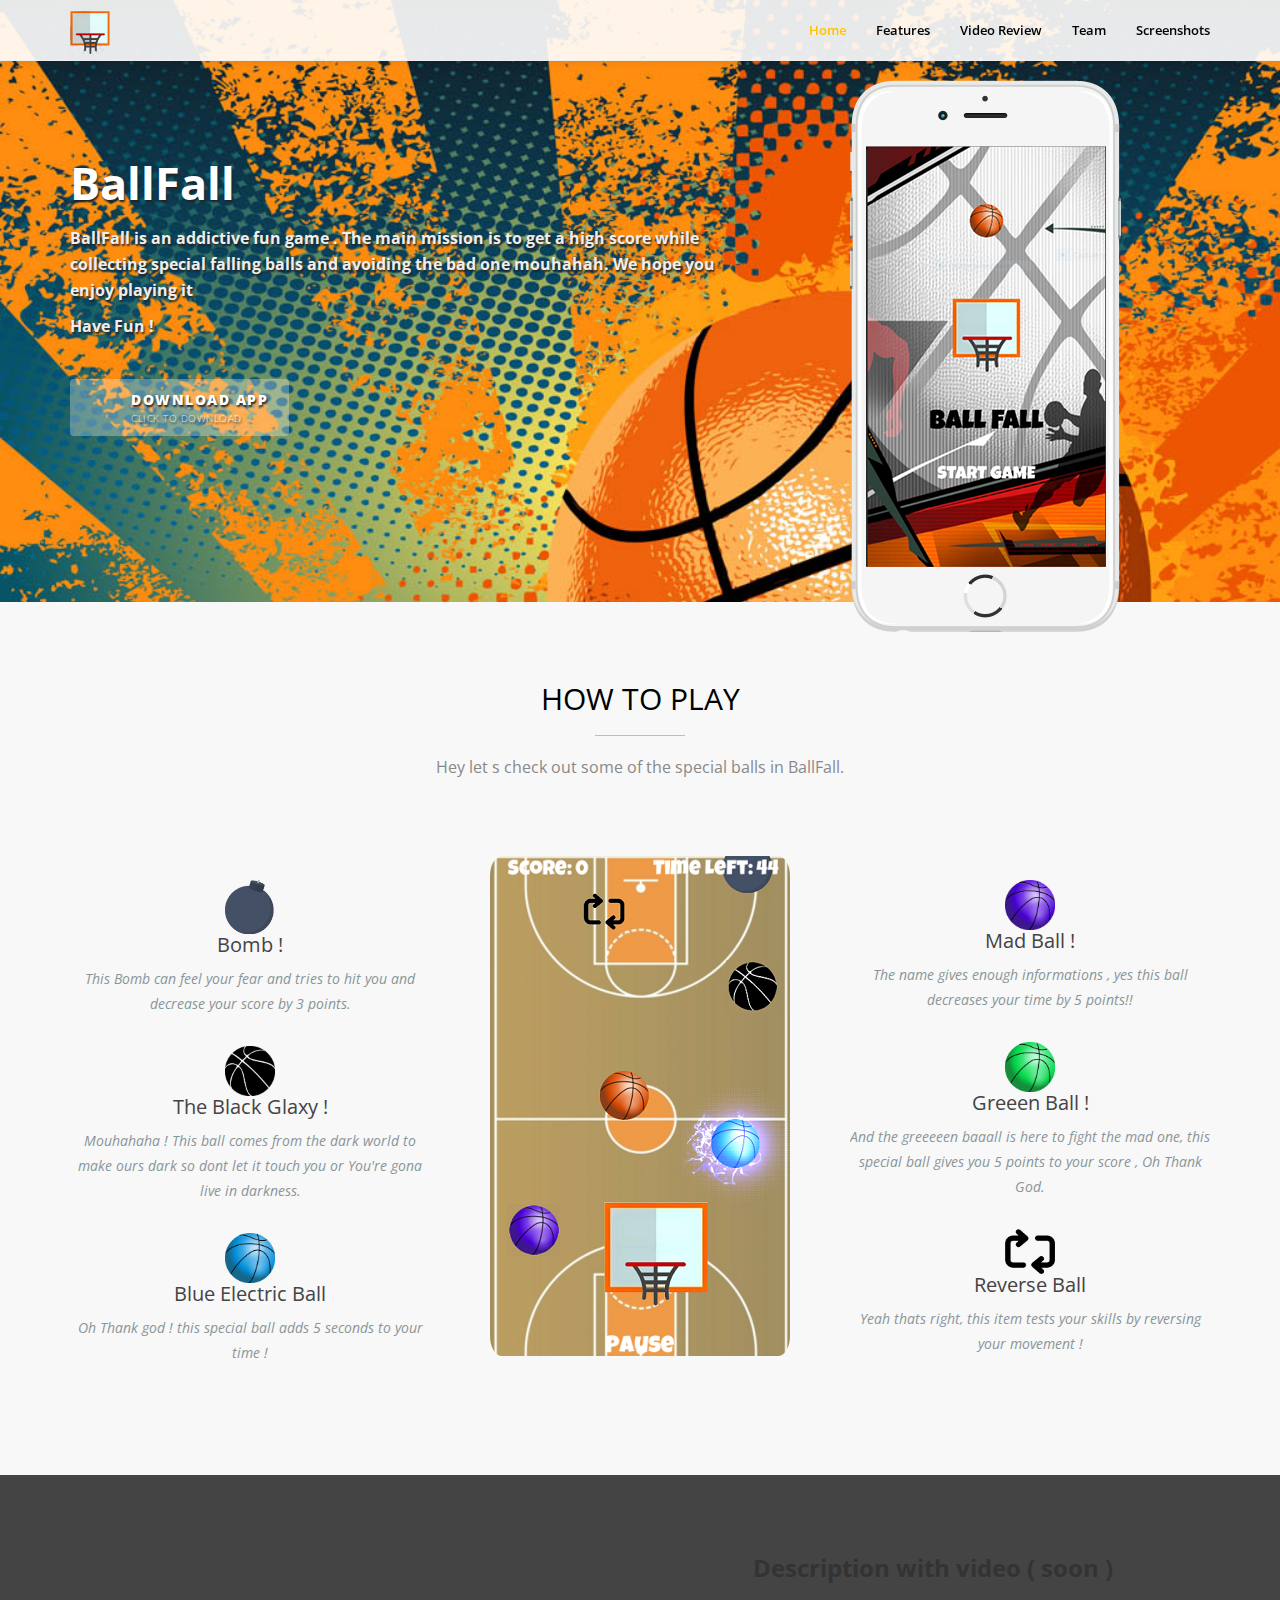
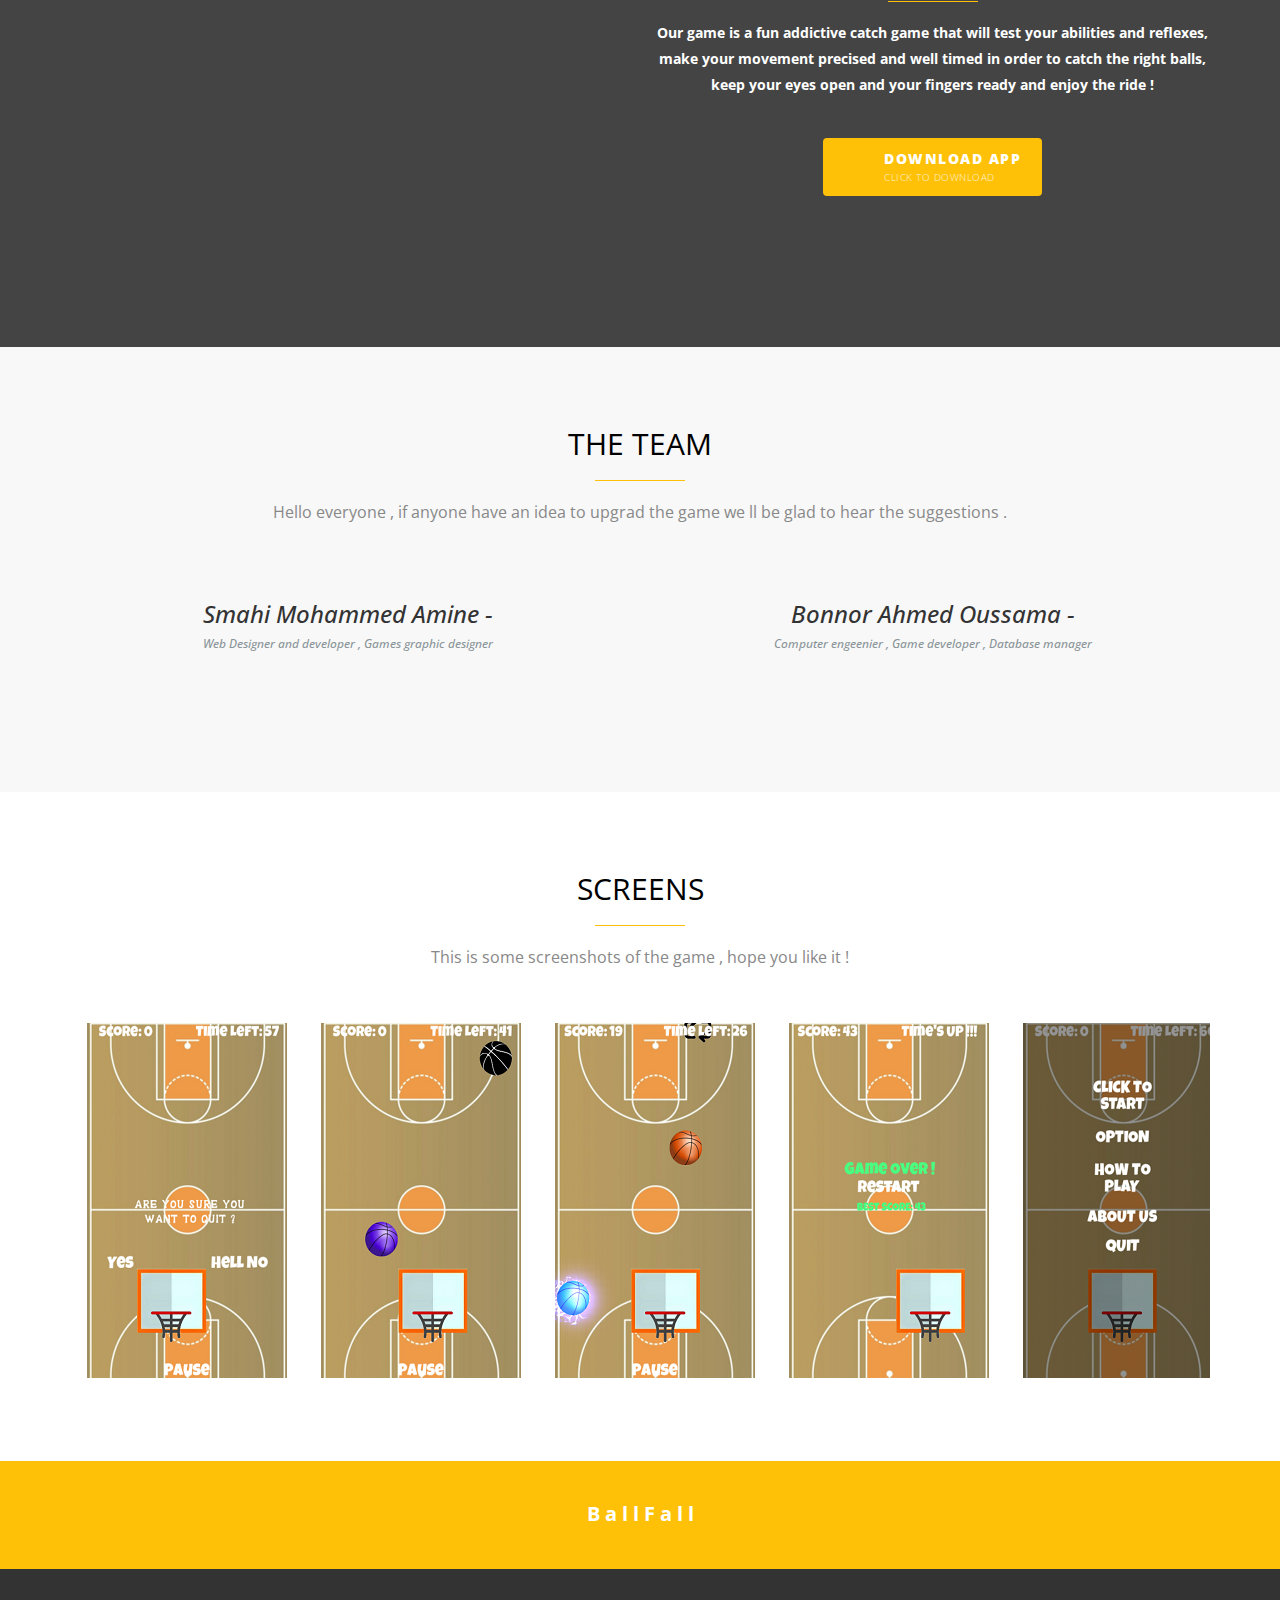
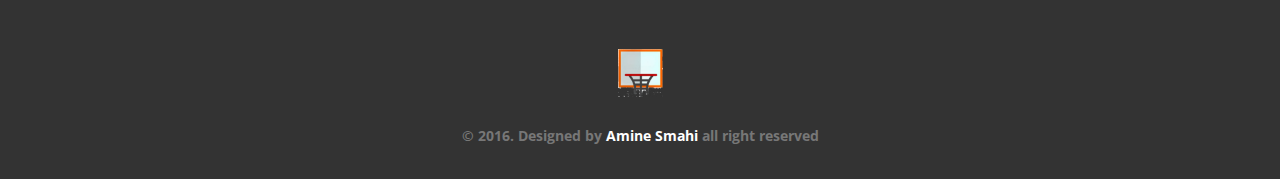
==== commit f8b4d56c: "Update to 2.0 version" ====
--- a/index.html
+++ b/index.html
@@ -1,76 +1,80 @@
 <!DOCTYPE html>
 <html lang="en">
-<meta http-equiv="content-type" content="text/html;charset=UTF-8" />
+
 <head>
-        <meta charset="utf-8">
-        <meta http-equiv="X-UA-Compatible" content="IE=edge">
-        <meta name="viewport" content="width=device-width, initial-scale=1">
+    <meta charset="utf-8">
+    <meta http-equiv="X-UA-Compatible" content="IE=edge">
+    <meta name="viewport" content="width=device-width, initial-scale=1">
     <link rel="icon" type="image/x-icon" href="favicon.ico">
-        <link href="bootstrap/css/bootstrap.min.css" rel="stylesheet">
-        <link href="css/flexslider.css" rel="stylesheet" type="text/css">
-        <link href="css/owl.carousel.css" rel="stylesheet" type="text/css">
-        <link href="css/owl.theme.css" rel="stylesheet" type="text/css">
-        <link href="css/animate.css" rel="stylesheet" type="text/css">
-        <link href="../fontawesome.io/assets/font-awesome/css/font-awesome.css" rel="stylesheet" type="text/css">
-        <link href="css/style.css" rel="stylesheet" type="text/css">
-        <link href='http://fonts.googleapis.com/css?family=Open+Sans:300italic,400italic,600italic,700italic,800italic,400,300,600,700,800' rel='stylesheet' type='text/css'>
-        <title>BallFall | Download</title>
-    </head>
-    <body data-spy="scroll" data-offset="80">
-
-        <!-- STICKY NAVIGATION -->
-        <!-- Static navbar -->
-        <nav class="navbar navbar-default navbar-fixed-top ">
-            <div class="container">
-                <div class="navbar-header">
-                    <button type="button" class="navbar-toggle collapsed" data-toggle="collapse" data-target="#navbar">
-                        <span class="sr-only">Toggle navigation</span>
-                        <span class="icon-bar"></span>
-                        <span class="icon-bar"></span>
-                        <span class="icon-bar"></span>
-                    </button>
-                    <a class="navbar-brand" href="index.html"><img src="images/logo.png" alt=""></a>
-                </div>
-                <div id="navbar" class="navbar-collapse collapse">
-
-                    <ul class="nav scroll-to navbar-nav navbar-right">
-                        <li class="active"><a href="#home-v2">Home</a></li>
-                        <li><a href="#features">Features</a></li> 
-                        <li><a href="#vid">Video Review</a></li> 
-                        <li><a href="#team">Team</a></li>
-                        <li><a href="#sc">Screenshots</a></li>
-
-                        
-                    </ul>
-                </div><!--/.nav-collapse -->
-            </div><!--/.container-fluid -->
-        </nav><!--navigation end here-->
-
-        <section id="home-v2" data-stellar-background-ratio="0.5" class="home-option-2">
-            <div class="container">
-                <div class="row"><strong><lop>
-                    <div class="col-md-7 col-sm-12 col-xs-12 home-option-2-text">
-                        <h2 class="animated wow fadeInDown" data-wow-dealy="0.1s"><strong>BallFall</h2>
-                        <p class="animated wow fadeInDown" data-wow-dealy="0.5s">BallFall is an addictive fun game . The main mission is to get a high score while collecting special falling balls and avoiding the bad one mouhahah. We hope you enjoy playing it <p> Have Fun !
-                        </p>
-                        <div class="download-button scroll-to animated wow fadeInLeft" data-wow-dealy="1">
-                            <a href="upload/BallFall.apk" class="btn btn-download">
-                                <i class="fa fa-download"></i>
-                                <strong>Download App</strong> <span>Click to download</span>
-                            </a>
-</lop></strong>
-                        </div>
+    <link href="bootstrap/css/bootstrap.min.css" rel="stylesheet">
+    <link href="css/flexslider.css" rel="stylesheet" type="text/css">
+    <link href="css/owl.carousel.css" rel="stylesheet" type="text/css">
+    <link href="css/owl.theme.css" rel="stylesheet" type="text/css">
+    <link href="css/animate.css" rel="stylesheet" type="text/css">
+    <link href="../fontawesome.io/assets/font-awesome/css/font-awesome.css" rel="stylesheet" type="text/css">
+    <link href="css/style.css" rel="stylesheet" type="text/css">
+    <link href='http://fonts.googleapis.com/css?family=Open+Sans:300italic,400italic,600italic,700italic,800italic,400,300,600,700,800'
+        rel='stylesheet' type='text/css'>
+    <title>BallFall | Download</title>
+</head>
+
+<body data-spy="scroll" data-offset="80">
+    <!-- STICKY NAVIGATION -->
+    <!-- Static navbar -->
+    <nav class="navbar navbar-default navbar-fixed-top ">
+        <div class="container">
+            <div class="navbar-header">
+                <button type="button" class="navbar-toggle collapsed" data-toggle="collapse" data-target="#navbar">
+                    <span class="sr-only">Toggle navigation</span>
+                    <span class="icon-bar"></span>
+                    <span class="icon-bar"></span>
+                    <span class="icon-bar"></span>
+                </button>
+                <a class="navbar-brand" href="index.html"><img src="images/logo.png" alt=""></a>
+            </div>
+            <div id="navbar" class="navbar-collapse collapse">
+
+                <ul class="nav scroll-to navbar-nav navbar-right">
+                    <li class="active"><a href="#home-v2">Home</a></li>
+                    <li><a href="#features">Features</a></li>
+                    <li><a href="#vid">Video Review</a></li>
+                    <li><a href="#team">Team</a></li>
+                    <li><a href="#sc">Screenshots</a></li>
+                </ul>
+            </div>
+            <!--/.nav-collapse -->
+        </div>
+        <!--/.container-fluid -->
+    </nav>
+    <!--navigation end here-->
+    <section id="home-v2" data-stellar-background-ratio="0.5" class="home-option-2">
+        <div class="container">
+            <div class="row"><strong><lop>
+                        <div class="col-md-7 col-sm-12 col-xs-12 home-option-2-text">
+                            <h2 class="animated wow fadeInDown" data-wow-dealy="0.1s"><strong>BallFall</h2>
+                            <p class="animated wow fadeInDown" data-wow-dealy="0.5s">BallFall is an addictive fun game .
+                                The main mission is to get a high score while collecting special falling balls and avoiding
+                                the bad one mouhahah. We hope you enjoy playing it
+                                <p> Have Fun !
+                                </p>
+                                <div class="download-button scroll-to animated wow fadeInLeft" data-wow-dealy="1">
+                                    <a href="upload/BallFall.apk" class="btn btn-download">
+                                        <i class="fa fa-download"></i>
+                                        <strong>Download App</strong> <span>Click to download</span>
+                                    </a>
+                    </lop></strong>
+                    </div>
                     </div>
                     <div class="col-md-4 col-md-offset-1 col-sm-12 col-xs-12 wow animated zoomIn" data-wow-delay="1s">
                         <div class="iphone-wrapper">
-                          
-                        </div>
-                    </div>
-                </div>
-            </div>
-        </section><!--home section 238*421 end-->
-
-      <center>
+
+                        </div>
+                    </div>
+            </div>
+        </div>
+    </section>
+    <!--home section 238*421 end-->
+    <center>
         <section id="features" class="features-mobile sec-padded">
             <div class="container">
                 <div class="row">
@@ -79,71 +83,84 @@
                             <h3> How To Play</h3>
                             <span class="center-line"></span>
                             <p>
-                             Hey let s check out some of the special balls in BallFall.
+                                Hey let s check out some of the special balls in BallFall.
 
                             </p>
                         </div>
                     </div>
-                </div><!--this row is use for section center heading-->
+                </div>
+                <!--this row is use for section center heading-->
                 <div class="row">
                     <div class="col-md-4 col-sm-6">
-                         <center>
-                        <div class="features-box top margin-btm-30">
-                         <img src="images/Prefabs/BallBomb.gif" width="50"/>
-                            <div class="features-text"> <center>
-                             <h4>Bomb !</h4>
-                                <p>This Bomb can feel your fear and tries to hit you and decrease your score by 3 points. </p>
-                            </div>
-                        </div>  <!--feature box-->
-                        <div class="features-box  margin-btm-30">
-                           <img src="images/Prefabs/Black%20Ball.gif" width="50"/>
-                            <div class="features-text"> <center>
-                                <h4>The Black Glaxy !</h4>
-                                <p>Mouhahaha ! This ball comes from the dark world to make ours dark so dont let it touch you or You're gona live in darkness.</p>
-                            </div>
-                        </div>  <!--feature box-->
-                        <div class="features-box  margin-btm-30">
-                           <img src="images/Prefabs/Blue%20Ball.gif" width="50"/>
-                            <div class="features-text"> <center>
-                                <h4>Blue Electric Ball</h4>
-                                <p>Oh Thank god ! this special ball adds 5 seconds to your time !</p>
-                            </div>
-                        </div>  <!--feature box-->
+                        <center>
+                            <div class="features-box top margin-btm-30">
+                                <img src="images/Prefabs/BallBomb.gif" width="50" />
+                                <div class="features-text">
+                                    <center>
+                                        <h4>Bomb !</h4>
+                                        <p>This Bomb can feel your fear and tries to hit you and decrease your score by 3
+                                            points. </p>
+                                </div>
+                            </div>
+                            <!--feature box-->
+                            <div class="features-box  margin-btm-30">
+                                <img src="images/Prefabs/Black%20Ball.gif" width="50" />
+                                <div class="features-text">
+                                    <center>
+                                        <h4>The Black Glaxy !</h4>
+                                        <p>Mouhahaha ! This ball comes from the dark world to make ours dark so dont let
+                                            it touch you or You're gona live in darkness.</p>
+                                </div>
+                            </div>
+                            <!--feature box-->
+                            <div class="features-box  margin-btm-30">
+                                <img src="images/Prefabs/Blue%20Ball.gif" width="50" />
+                                <div class="features-text">
+                                    <center>
+                                        <h4>Blue Electric Ball</h4>
+                                        <p>Oh Thank god ! this special ball adds 5 seconds to your time !</p>
+                                </div>
+                            </div>
+                            <!--feature box-->
                     </div>
                     <div class="col-md-4 col-md-push-4 col-sm-6">
-                         <center>
-                        <div class="features-box left top margin-btm-30">
-                          <img src="images/Prefabs/cerilien%20ball.gif" width="50"/>
-                            <div class="features-text "> <center>
-                                <h4>Mad Ball !</h4>
-                                <p>The name gives enough informations , yes this ball decreases your time by 5 points!!</p>
-                            </div>
-                        </div><!--feature box-->
-                        <div class="features-box left  margin-btm-30">
-                           <img src="images/Prefabs/green%20ball.gif" width="50"/>
-                            <div class="features-text "> <center>
-                                <h4>Greeen ball !</h4>
-                                <p>And the greeeeen baaall is here to fight the mad one, this special ball gives you 5 points to your score , Oh Thank God.</p>
-                            </div>
-                        </div><!--feature box-->
-                        <div class="features-box left  margin-btm-30">
-                           <img src="images/Prefabs/reverse%20artifact.png" width="50"/>
-                            <div class="features-text "> <center>
-                                <h4>Reverse Ball</h4>
-                                <p>Yeah thats right, this item tests your skills by reversing your movement !</p>
-                            </div>
-                        </div><!--feature box-->
+                        <center>
+                            <div class="features-box left top margin-btm-30">
+                                <img src="images/Prefabs/cerilien%20ball.gif" width="50" />
+                                <div class="features-text ">
+                                    <center>
+                                        <h4>Mad Ball !</h4>
+                                        <p>The name gives enough informations , yes this ball decreases your time by 5 points!!</p>
+                                </div>
+                            </div>
+                            <!--feature box-->
+                            <div class="features-box left  margin-btm-30">
+                                <img src="images/Prefabs/green%20ball.gif" width="50" />
+                                <div class="features-text ">
+                                    <center>
+                                        <h4>Greeen ball !</h4>
+                                        <p>And the greeeeen baaall is here to fight the mad one, this special ball gives
+                                            you 5 points to your score , Oh Thank God.</p>
+                                </div>
+                            </div>
+                            <!--feature box-->
+                            <div class="features-box left  margin-btm-30">
+                                <img src="images/Prefabs/reverse%20artifact.png" width="50" />
+                                <div class="features-text ">
+                                    <center>
+                                        <h4>Reverse Ball</h4>
+                                        <p>Yeah thats right, this item tests your skills by reversing your movement !</p>
+                                </div>
+                            </div>
+                            <!--feature box-->
                     </div>
                     <div class="col-md-4 col-md-pull-4 text-center">
-                       <br> <img style="border-radius:4%;" src="images/sc.png" alt="">
-                    </div>
-                </div>
-            </div>
-        </section><!--features end-->
-
-
-
-
+                        <br> <img style="border-radius:4%;" src="images/sc.png" alt="">
+                    </div>
+                </div>
+            </div>
+        </section>
+        <!--features end-->
         <section class="describe sec-padded" data-stellar-background-ratio="0.5" id="vid">
             <div class="container">
                 <div class="row">
@@ -156,29 +173,27 @@
                         <div class="centder-heading">
                             <h3><strong>Description with video ( soon )</strong></h3>
                             <span class="center-line"></span>
-                        </div> 
+                        </div>
                         <p>
-                          Our game is a fun addictive catch game that will test your abilities and reflexes, make your movement precised and well timed 
-in order to catch the right balls, keep your eyes open and your fingers ready and enjoy the ride !                     <p>
-                         
-                        </p>
-                        <div class="download-button scroll-to">
-                            <a href="upload/BallFall.apk" class="btn btn-download">
-                                <i class="fa fa-download"></i>
-                        <strong>Download App</strong> <span>Click to download</span>
-                            </a>
-
-                        </div>
-
-                    </div>
-                </div>
-            </div>
-        </section><!--describe section with video-->
-
-
-
-
-
+                            Our game is a fun addictive catch game that will test your abilities and reflexes, make your movement precised and well timed
+                            in order to catch the right balls, keep your eyes open and your fingers ready and enjoy the ride
+                            !
+                            <p>
+
+                            </p>
+                            <div class="download-button scroll-to">
+                                <a href="upload/BallFall.apk" class="btn btn-download">
+                                    <i class="fa fa-download"></i>
+                                    <strong>Download App</strong> <span>Click to download</span>
+                                </a>
+
+                            </div>
+
+                    </div>
+                </div>
+            </div>
+        </section>
+        <!--describe section with video-->
         <section class="the-team" id="team">
             <div class="container">
                 <div class="row">
@@ -191,30 +206,38 @@
                             </p>
                         </div>
                     </div>
-                </div><!--this row is use for section center heading-->
-                <div class="row">
-                  
+                </div>
+                <!--this row is use for section center heading-->
+                <div class="row">
+
                     <div class="col-sm-6  margin-btm-30">
                         <div class="team-col">
-                            <img src="../fbcdn-profile-a.akamaihd.net/hprofile-ak-xpt1/v/t1.0-1/c0.5.160.160/p160x160/14516576_201886933574290_4415847863069253680_n2515.html?oh=e0512a784580c95c24cea0062e08ace8&amp;oe=58C651EB&amp;__gda__=1489960336_af431af1ffb886facc06f5198603fa26" alt="">
-                            <h3>Smahi Mohammed Amine - <p><em></eme>Web Designer and developer , Games graphic designer</em></h3>
+                            <img src="../fbcdn-profile-a.akamaihd.net/hprofile-ak-xpt1/v/t1.0-1/c0.5.160.160/p160x160/14516576_201886933574290_4415847863069253680_n2515.html?oh=e0512a784580c95c24cea0062e08ace8&amp;oe=58C651EB&amp;__gda__=1489960336_af431af1ffb886facc06f5198603fa26"
+                                alt="">
+                            <h3>Smahi Mohammed Amine -
+                                <p><em></eme>Web Designer and developer , Games graphic designer</em></h3>
                             <ul class="list-inline list-follow">
-                                <li><a href="https://www.facebook.com/amine.tlight1"><i class="ion-social-facebook" data-toggle="tooltip" title="" data-original-title="Facebook" data-placement="top"></i></a></li>
+                                <li><a href="https://www.facebook.com/amine.tlight1"><i class="ion-social-facebook" data-toggle="tooltip"
+                                            title="" data-original-title="Facebook" data-placement="top"></i></a></li>
                             </ul>
                         </div>
                     </div>
                     <div class="col-sm-6 margin-btm-30">
                         <div class="team-col">
-                            <img src="../fb-s-d-a.akamaihd.net/h-ak-xfl1/v/t1.0-1/c32.1.160.160/p200x200/14955831_1121477201233674_3121350925518984159_n7045.html?oh=25cdf747f4a256dc704b89201bb182cc&amp;oe=58C0166F&amp;__gda__=1485550669_be5373d3fe79578442dc69150cacbfd1" alt="">
-                            <h3>Bonnor Ahmed Oussama - <p><em>Computer engeenier , Game developer , Database manager</em></h3>
+                            <img src="../fb-s-d-a.akamaihd.net/h-ak-xfl1/v/t1.0-1/c32.1.160.160/p200x200/14955831_1121477201233674_3121350925518984159_n7045.html?oh=25cdf747f4a256dc704b89201bb182cc&amp;oe=58C0166F&amp;__gda__=1485550669_be5373d3fe79578442dc69150cacbfd1"
+                                alt="">
+                            <h3>Bonnor Ahmed Oussama -
+                                <p><em>Computer engeenier , Game developer , Database manager</em></h3>
                             <ul class="list-inline list-follow">
-                                <li><a href="https://www.facebook.com/oussama.bonnor.1"><i class="ion-social-facebook" data-toggle="tooltip" title="" data-original-title="Facebook" data-placement="top"></i></a></li>
+                                <li><a href="https://www.facebook.com/oussama.bonnor.1"><i class="ion-social-facebook" data-toggle="tooltip"
+                                            title="" data-original-title="Facebook" data-placement="top"></i></a></li>
                             </ul>
                         </div>
                     </div>
                 </div>
             </div>
-        </section><!--the team section end here-->
+        </section>
+        <!--the team section end here-->
 
         <section class="screens sec-padded" id="sc">
             <div class="container">
@@ -228,41 +251,39 @@
                             </p>
                         </div>
                     </div>
-                </div><!--this row is use for section center heading-->
+                </div>
+                <!--this row is use for section center heading-->
                 <div class="row">
                     <div class="col-sm-12">
                         <div id="screens" class="owl-carousel">
-                            <div> 
+                            <div>
                                 <img src="images/screens/1.png" class="img-responsive" alt="screens">
                             </div>
-                            <div> 
+                            <div>
                                 <img src="images/screens/2.png" class="img-responsive" alt="screens">
                             </div>
-                            <div> 
+                            <div>
                                 <img src="images/screens/3.png" class="img-responsive" alt="screens">
                             </div>
-                            <div> 
+                            <div>
                                 <img src="images/screens/4.png" class="img-responsive" alt="screens">
                             </div>
-                            <div> 
+                            <div>
                                 <img src="images/screens/5.png" class="img-responsive" alt="screens">
                             </div>
-                          
+
                         </div>
                     </div>
                 </div>
             </div>
         </section>
-
         <div class="latest-tweet-wrapper">
-          <center><font color="#FFF" style="font-size:20px;"><strong>B a l l F a l l</font></font></center>
-        </div><!--latest tweet wrap end-->
-
-
-
-
-
-
+            <center>
+                <font color="#FFF" style="font-size:20px;"><strong>B a l l F a l l</font>
+                </font>
+            </center>
+        </div>
+        <!--Footer-->
         <footer id="footer" class="footer-main">
             <div class="container">
                 <div class="row">
@@ -270,17 +291,16 @@
                         <a href="index.html"><img src="images/logo.png" width="45" alt=""></a>
                         <br>
                         <div class="clearfix"></div>
-                      
+
                         <div class="clearfix"></div>
-                       
-<br>
-                        <span class="copyrights">&copy; 2016. Designed by <a href="http://www.amine-smahi.net/"><font color="#FFF">Amine T-Light</font></a> all right reserved</span>
-                    </div>
-                </div>
-            </div>
-        </footer><!--footer end-->
-
-
+
+                        <br>
+                        <span class="copyrights">&copy; 2016. Designed by <a href="https://github.com/Amine-Smahi"><font
+                                    color="#FFF">Amine Smahi</font></a> all right reserved</span>
+                    </div>
+                </div>
+            </div>
+        </footer>
         <script src="js/jquery-1.11.1.min.js" type="text/javascript"></script>
         <script src="bootstrap/js/bootstrap.min.js" type="text/javascript"></script>
         <script src="js/wow.min.js" type="text/javascript"></script>
@@ -292,12 +312,13 @@
         <script src="js/app.js" type="text/javascript"></script>
         <script src="js/jquery.flexslider-min.js" type="text/javascript"></script>
         <script type="text/javascript">
-                                            $(".flexslider").flexslider({
-                                                directionNav: true,
-                                                controlNav: false,
-                                                prevText: "<i class='ion-ios-arrow-left'></i>",
-                                                nextText: "<i class='ion-ios-arrow-right'></i>"
-                                            });
+            $(".flexslider").flexslider({
+                directionNav: true,
+                controlNav: false,
+                prevText: "<i class='ion-ios-arrow-left'></i>",
+                nextText: "<i class='ion-ios-arrow-right'></i>"
+            });
         </script>
-    </body>
-    </html>+</body>
+
+</html>--- a/css/style.css
+++ b/css/style.css
@@ -1,1325 +1,1331 @@
-
 /* 
     Created on : 23 Dec, 2014, 1:54:50 PM
     Author     : Design_mylife
 */
 
-
-
 /****base*****/
-html, body{
-    height:100%;
-}
-body{
-    font-family: 'Open Sans', sans-serif;
-    font-size: 14px;
-    line-height: 26px;
-    color: #8a9599;
-}
-
-
-h1,h2,h3,h4,h5,h6{
-    margin-top: 0px;
-    font-family: 'Open Sans', sans-serif;
-    color: #333;
-}
-a{
-    text-decoration: none;
-
-}
-a:hover, a:focus, button:focus{
-    text-decoration: none;
-    outline: 0 !important;
-}
-.margin-btm-30{
-    margin-bottom: 30px;
-}
-.sec-padded{
-    padding: 80px 0;
-}
-.center-heading{
-    text-align: center;
-    margin-bottom: 50px;
-}
-.center-heading h3{
-    font-weight:400;
-    color:#000;
-    font-family: 'Open Sans', sans-serif;
-    text-transform: uppercase;
-    font-size: 30px;
-    color:#000;
-}
-.center-line{
-    width:90px;
-    height: 1px;
-    display: inline-block;
-    margin:10px auto 10px auto;
-    background-color: #FFC107;
-}
-.center-heading p{
-    font-size: 16px;
-    color:#888;
-    font-weight: 400;
-}
-.colored-text{
-    color:#FFC107;
+html,
+body {
+  height: 100%;
+}
+body {
+  font-family: "Open Sans", sans-serif;
+  font-size: 14px;
+  line-height: 26px;
+  color: #8a9599;
+}
+
+h1,
+h2,
+h3,
+h4,
+h5,
+h6 {
+  margin-top: 0px;
+  font-family: "Open Sans", sans-serif;
+  color: #333;
+}
+a {
+  text-decoration: none;
+}
+a:hover,
+a:focus,
+button:focus {
+  text-decoration: none;
+  outline: 0 !important;
+}
+.margin-btm-30 {
+  margin-bottom: 30px;
+}
+.sec-padded {
+  padding: 80px 0;
+}
+.center-heading {
+  text-align: center;
+  margin-bottom: 50px;
+}
+.center-heading h3 {
+  font-weight: 400;
+  color: #000;
+  font-family: "Open Sans", sans-serif;
+  text-transform: uppercase;
+  font-size: 30px;
+  color: #000;
+}
+.center-line {
+  width: 90px;
+  height: 1px;
+  display: inline-block;
+  margin: 10px auto 10px auto;
+  background-color: #ffc107;
+}
+.center-heading p {
+  font-size: 16px;
+  color: #888;
+  font-weight: 400;
+}
+.colored-text {
+  color: #ffc107;
 }
 .form-control:focus {
-    border-color: #FFC107;
-    outline: 0;
-    -webkit-box-shadow: inset 0 1px 1px rgba(0,0,0,.075),0 0 8px rgba(103, 177, 104, .6);
-    box-shadow: inset 0 1px 1px rgba(0,0,0,.075),0 0 8px rgba(103, 177, 104, .6);
+  border-color: #ffc107;
+  outline: 0;
+  -webkit-box-shadow: inset 0 1px 1px rgba(0, 0, 0, 0.075),
+    0 0 8px rgba(103, 177, 104, 0.6);
+  box-shadow: inset 0 1px 1px rgba(0, 0, 0, 0.075),
+    0 0 8px rgba(103, 177, 104, 0.6);
 }
 /* INTRO HOME */
 #home {
-    background-color: #444;
-    background-position: center 0%;
-    background-size: auto;
-    background-repeat: repeat;
-    background-attachment: fixed;
-    background-image: url(../images/intro_bg.jpg);
-    display: table;
-    width: 100%;
-    height: 100%;
-    min-height: 100%;
-    overflow-x: hidden;
-    overflow-y: hidden;
-    vertical-align: middle;
-    z-index: 1;
-}
-
-
-.parallax-overlay{
-    position: absolute;
-    left: 0;
-    top: 0;
-    width: 100%;
-    height: 100%;
-    background-color: rgba(0, 0, 0, 0.5);
-    z-index: 2;
+  background-color: #444;
+  background-position: center 0%;
+  background-size: auto;
+  background-repeat: repeat;
+  background-attachment: fixed;
+  background-image: url(../images/intro_bg.jpg);
+  display: table;
+  width: 100%;
+  height: 100%;
+  min-height: 100%;
+  overflow-x: hidden;
+  overflow-y: hidden;
+  vertical-align: middle;
+  z-index: 1;
+}
+
+.parallax-overlay {
+  position: absolute;
+  left: 0;
+  top: 0;
+  width: 100%;
+  height: 100%;
+  background-color: rgba(0, 0, 0, 0.5);
+  z-index: 2;
 }
 .home-content {
-    position: relative;
-    display: table-cell;
-    vertical-align: middle;
-    z-index: 3;
-}
-.intro-text{
+  position: relative;
+  display: table-cell;
+  vertical-align: middle;
+  z-index: 3;
+}
+.intro-text {
+  text-align: center;
+}
+.app-logo {
+  margin-bottom: 20px;
+}
+.intro-text h1 {
+  font-weight: 300;
+  color: #fff;
+  font-size: 45px;
+  line-height: 65px;
+}
+.download-button {
+  margin-top: 40px;
+}
+
+/**home option v2 in version v1.1**/
+
+#home-v2 {
+  background-image: url("../images/pattern-1.png");
+  background-repeat: no-repeat;
+  background-position: left top;
+  padding-top: 50px;
+  background-size: 100%;
+}
+.home-option-2 {
+  background-color: #ffc107;
+}
+
+.home-option-2-text {
+  padding-top: 100px;
+}
+.home-option-2-text h2 {
+  color: #fff;
+  font-weight: 300;
+  font-size: 45px;
+  line-height: 65px;
+}
+.home-option-2-text p {
+  font-size: 16px;
+  color: #eee;
+}
+.iphone-wrapper {
+  width: 271px;
+  height: 552px;
+  background-repeat: no-repeat;
+  background-image: url(../images/iphone-slide.png);
+  position: relative;
+  bottom: -30px;
+}
+.iphone-inner {
+  width: 233px;
+  height: 413px;
+  position: absolute;
+  top: 70px;
+  left: 19px;
+  background-color: #fff;
+}
+.iphone-inner .flexslider {
+  padding: 0px;
+  margin: 0px;
+  border: 0px;
+  border-radius: 0px;
+  -webkit-border-radius: 0px;
+  box-shadow: none;
+  -webkit-box-shadow: none;
+}
+
+.iphone-inner .flex-direction-nav a {
+  width: 40px;
+  height: 40px;
+  line-height: 40px;
+  text-align: center;
+  font-size: 25px;
+  color: #fff;
+  text-shadow: none;
+  background-color: #ffc107;
+}
+.iphone-inner .flexslider:hover .flex-prev {
+  left: 0;
+}
+.iphone-inner .flexslider:hover .flex-next {
+  right: 0;
+}
+.iphone-inner .flex-direction-nav a:before {
+  display: none;
+}
+.iphone-inner .flex-direction-nav a.flex-next:before {
+  display: none;
+}
+.home-option-2 .btn-download {
+  background-color: rgba(255, 255, 255, 0.3);
+}
+@media (max-width: 992px) {
+  .iphone-wrapper {
+    margin: 0 auto;
+  }
+  .home-option-2-text {
     text-align: center;
-}
-.app-logo{
-    margin-bottom: 20px;
-}
-.intro-text h1{
-    font-weight: 300;
-    color:#fff;
-    font-size: 45px;
-    line-height: 65px;
-}
-.download-button{
-    margin-top: 40px;
-}
-
-/**home option v2 in version v1.1**/
-
-#home-v2{
-        background-image: url('../images/pattern-1.png');
-    background-repeat: repeat;
-    background-position: left top;
     padding-top: 50px;
-}
-.home-option-2{
-      background-color: #FFC107;
-}
-
-.home-option-2-text{
-    padding-top: 100px;
-}
-.home-option-2-text h2{
-    color:#fff;
-    font-weight: 300;
-    font-size: 45px;
-    line-height: 65px;
-}
-.home-option-2-text p{
-    font-size: 16px;
-    color:#eee;
-}
-.iphone-wrapper{
-    width:271px;
-    height: 552px;
-    background-repeat: no-repeat;
-    background-image: url(../images/iphone-slide.png);
-    position: relative;
-    bottom: -30px;
-    
-}
-.iphone-inner{
-       width: 233px;
-    height: 413px;
-    position: absolute;
-    top: 70px;
-    left: 19px;
-    background-color: #fff;
-}
-.iphone-inner .flexslider{
-    padding: 0px;
-    margin: 0px;
-    border: 0px;
-    border-radius: 0px;
-    -webkit-border-radius: 0px;
-    box-shadow: none;
-    -webkit-box-shadow: none;
-}
-
-.iphone-inner .flex-direction-nav a{
-    width:40px;
-    height: 40px;
-    line-height: 40px;
-    text-align: center;
-    font-size: 25px;
-    color:#fff;
-    text-shadow: none;
-    background-color: #FFC107;
-}
-.iphone-inner .flexslider:hover .flex-prev{
-    left: 0
-}
-.iphone-inner .flexslider:hover .flex-next{
-    right: 0
-}
-.iphone-inner .flex-direction-nav a:before{
-    display: none;
-}
-.iphone-inner .flex-direction-nav a.flex-next:before{
-    display: none;
-}
-.home-option-2 .btn-download{
-    background-color: rgba(255,255,255,0.3) ;
-}
-@media(max-width:992px){
-    .iphone-wrapper{
-        margin: 0 auto;
-    } 
-    .home-option-2-text{
-        text-align: center;
-        padding-top: 50px;
-    }
-    .iphone-wrapper{
-         width:220px;
-    height: 400px; 
+  }
+  .iphone-wrapper {
+    width: 220px;
+    height: 400px;
     background-size: contain;
-    }
-    .iphone-inner{
-             width: 168px;
+  }
+  .iphone-inner {
+    width: 168px;
     height: 300px;
     position: absolute;
     top: 51px;
     left: 14px;
     background-color: transparent;
-    }
-   .home-option-2-text h2 {
+  }
+  .home-option-2-text h2 {
     color: #fff;
     font-weight: 400;
     font-size: 30px;
     line-height: 46px;
-}
-.iphone-inner .flex-direction-nav {
+  }
+  .iphone-inner .flex-direction-nav {
     display: none;
-}
+  }
 }
 /**navigation***/
 .navbar-default {
-    background-color: rgba(255,255,255,0.9);
-    border-bottom-color: #eeeeee;
-    -webkit-transition: all ease .5s;
-    transition: all ease .5s;
-    -webkit-box-shadow: 0 0 10px rgba(0,0,0,0.1);
-    box-shadow: 0 0 10px rgba(0,0,0,0.1);
-}
-.navbar-default .navbar-nav>.active>a, .navbar-default .navbar-nav>.active>a:hover, .navbar-default .navbar-nav>.active>a:focus {
-    color: #FFC107;
-    background-color: transparent;
-}
-.navbar-default .navbar-nav>.open>a, .navbar-default .navbar-nav>.open>a:hover, .navbar-default .navbar-nav>.open>a:focus {
-    color: #fff;
-    background-color: #FFC107;
-}
-.navbar-default .navbar-nav>li>a {
-    color: #000;
-    text-transform: capitalize;
-    font-weight: 600;
-    font-size: 13px;
-}
-@media (min-width: 768px){
-    .navbar-nav>li>a {
-        padding-top: 20px;
-        padding-bottom: 20px;
-    }
-    .navbar-brand{
-        height: 60px;
-        padding: 11px 15px;
-    }
-}
-.dropdown-menu{
-    padding: 0;
-    min-width: 190px;
-    border: 0;
-}
-.dropdown-menu>li>a{
-    padding: 8px 20px;
-    text-transform: uppercase;
-    font-weight: 400;
-    color:#333;
-    font-size: 13px;
-}
-
-.navbar-right>li>a.nav-right-btn{
-    border: 1px solid #FFC107;
-    color:  #FFC107;
-    padding: 6px 10px;
-    margin-top: 14px;
-    font-size: 11px;
-}
-.navbar-right>li>a.nav-right-btn i{
-    color:#FFC107;
-    margin-left: 5px;
-    font-size: 14px;
-    vertical-align: middle;
-}
-.navbar-right>li>a.nav-right-btn:hover i{
-    color:#fff;
-}
-.navbar-right>li>a.nav-right-btn:hover{
-    color:#fff;
-    background-color: #FFC107;
-}
-.navbar-right>li>a.nav-right-btn.last{
-    margin-left: 8px;
-    background-color: #FFC107;
-    color:#fff;
-}
-.navbar-right>li>a.nav-right-btn.last i{
+  background-color: rgba(255, 255, 255, 0.9);
+  border-bottom-color: #eeeeee;
+  -webkit-transition: all ease 0.5s;
+  transition: all ease 0.5s;
+  -webkit-box-shadow: 0 0 10px rgba(0, 0, 0, 0.1);
+  box-shadow: 0 0 10px rgba(0, 0, 0, 0.1);
+}
+.navbar-default .navbar-nav > .active > a,
+.navbar-default .navbar-nav > .active > a:hover,
+.navbar-default .navbar-nav > .active > a:focus {
+  color: #ffc107;
+  background-color: transparent;
+}
+.navbar-default .navbar-nav > .open > a,
+.navbar-default .navbar-nav > .open > a:hover,
+.navbar-default .navbar-nav > .open > a:focus {
+  color: #fff;
+  background-color: #ffc107;
+}
+.navbar-default .navbar-nav > li > a {
+  color: #000;
+  text-transform: capitalize;
+  font-weight: 600;
+  font-size: 13px;
+}
+@media (min-width: 768px) {
+  .navbar-nav > li > a {
+    padding-top: 20px;
+    padding-bottom: 20px;
+  }
+  .navbar-brand {
+    height: 60px;
+    padding: 11px 15px;
+  }
+}
+.dropdown-menu {
+  padding: 0;
+  min-width: 190px;
+  border: 0;
+}
+.dropdown-menu > li > a {
+  padding: 8px 20px;
+  text-transform: uppercase;
+  font-weight: 400;
+  color: #333;
+  font-size: 13px;
+}
+
+.navbar-right > li > a.nav-right-btn {
+  border: 1px solid #ffc107;
+  color: #ffc107;
+  padding: 6px 10px;
+  margin-top: 14px;
+  font-size: 11px;
+}
+.navbar-right > li > a.nav-right-btn i {
+  color: #ffc107;
+  margin-left: 5px;
+  font-size: 14px;
+  vertical-align: middle;
+}
+.navbar-right > li > a.nav-right-btn:hover i {
+  color: #fff;
+}
+.navbar-right > li > a.nav-right-btn:hover {
+  color: #fff;
+  background-color: #ffc107;
+}
+.navbar-right > li > a.nav-right-btn.last {
+  margin-left: 8px;
+  background-color: #ffc107;
+  color: #fff;
+}
+.navbar-right > li > a.nav-right-btn.last i {
+  margin-left: 0;
+  margin-right: 5px;
+  color: #fff;
+  font-size: 14px;
+  vertical-align: middle;
+}
+.navbar-right > li > a.nav-right-btn.last:hover,
+.navbar-right > li > a.nav-right-btn.last:focus {
+  color: #fff;
+  background-color: #ffc107;
+  border-color: #ffc107;
+}
+.navbar-right > li > a.nav-right-btn.last:hover i,
+.navbar-right > li > a.nav-right-btn.last:focus i {
+  color: #fff !important;
+}
+.navbar-default .navbar-right > .open > a,
+.navbar-default .navbar-nav > .open > a:hover,
+.navbar-default .navbar-nav > .open > a:focus {
+  color: #fff !important;
+  background-color: #ffc107;
+  border-color: #ffc107;
+}
+.navbar-default .navbar-right > .open > a i,
+.navbar-default .navbar-nav > .open > a:hover i,
+.navbar-default .navbar-nav > .open > a i:focus {
+  color: #fff !important;
+}
+@media (max-width: 767px) {
+  .navbar-right > li > a.nav-right-btn.last {
     margin-left: 0;
-    margin-right: 5px;
-    color:#fff;
-    font-size: 14px;
-    vertical-align: middle;
-}
-.navbar-right>li>a.nav-right-btn.last:hover, .navbar-right>li>a.nav-right-btn.last:focus{
-    color:#fff;
-    background-color: #FFC107;
-    border-color: #FFC107;
-}
-.navbar-right>li>a.nav-right-btn.last:hover i, .navbar-right>li>a.nav-right-btn.last:focus i{
-    color:#fff !important;
-}
-.navbar-default .navbar-right>.open>a, .navbar-default .navbar-nav>.open>a:hover, .navbar-default .navbar-nav>.open>a:focus{
-    color:#fff !important;
-    background-color: #FFC107;
-    border-color: #FFC107;
-}
-.navbar-default .navbar-right>.open>a i, .navbar-default .navbar-nav>.open>a:hover i, .navbar-default .navbar-nav>.open>a i:focus{
-    color: #fff !important; 
-}
-@media(max-width:767px){
-    .navbar-right>li>a.nav-right-btn.last{
-        margin-left: 0;
-    }  
-    .navbar-right{
-        padding: 0px 15px;
-    }
-}
-.navbar-brand>img {
+  }
+  .navbar-right {
+    padding: 0px 15px;
+  }
+}
+.navbar-brand > img {
+  display: block;
+  width: 40px;
+}
+
+/****dropdown login***/
+.dropdown-login-box {
+  overflow: hidden;
+  padding: 15px;
+  min-width: 300px;
+}
+.dropdown-login-box .btn {
+  margin-top: 10px;
+}
+.dropdown-login-box h4 {
+  margin: 5px 0 10px 0;
+}
+.dropdown-login-box h4 em {
+  font-size: 12px;
+  color: #8a9599;
+  font-weight: 300;
+}
+.dropdown-login-box input[type="checkbox"] {
+  margin: 7px -20px 0;
+  line-height: normal;
+}
+.dropdown-login-box p {
+  margin: 0;
+}
+.dropdown-login-box p a {
+  color: #ffc107;
+}
+.dropdown-login-box p a:hover {
+  color: #ffc107;
+  text-decoration: underline;
+}
+@media (min-width: 768px) {
+  .dropdown-login-box {
+    margin-top: 12px !important;
+  }
+}
+@media (max-width: 768px) {
+  .navbar-brand > img {
     display: block;
     width: 40px;
-}
-
-
-/****dropdown login***/
-.dropdown-login-box {
-    overflow: hidden;
-    padding: 15px;
-    min-width: 300px;
-}
-.dropdown-login-box .btn {
-    margin-top: 10px;
-}
-.dropdown-login-box h4 {
-    margin: 5px 0 10px 0;
-}
-.dropdown-login-box h4 em{
-    font-size: 12px;
-    color:#8a9599;
+    margin-top: -10px;
+  }
+}
+
+/***modal overrides*****/
+.register-modal-body {
+  padding: 30px;
+}
+.register-modal-body .btn-theme {
+  margin-top: 10px;
+}
+.register-modal-body input[type="checkbox"] {
+  margin: 7px -20px 0;
+  margin-top: 1px \9;
+  line-height: normal;
+}
+/***********************
+
+BUTTONS
+
+***********************/
+
+.btn {
+  font-weight: 400;
+  font-family: "Open Sans", sans-serif;
+  text-transform: uppercase;
+  letter-spacing: 1.5px;
+  transition: all 0.3s ease-in;
+  -webkit-transition: all 0.3s ease-in;
+  -moz-transition: all 0.3s ease-in;
+  -o-transition: all 0.3s ease-in;
+}
+.btn-download {
+  position: relative;
+  padding: 10px 20px 10px 60px;
+  text-align: left;
+  font-size: 14px;
+  background: #ffc107;
+  color: #fff;
+}
+.btn-download.app {
+  background-color: #333;
+}
+.btn-download.window {
+  background-color: #f54c54;
+}
+.btn-download:hover,
+.btn-download:focus {
+  color: #fff;
+  opacity: 0.85;
+}
+.btn-link {
+  position: relative;
+  padding: 10px 20px 10px 60px;
+  text-align: left;
+  font-size: 14px;
+  background: transparent;
+  color: #fff;
+  text-decoration: none;
+}
+.btn-link:hover,
+.btn-link:focus {
+  text-decoration: none;
+  color: #fff;
+  outline: none;
+}
+.btn-link i {
+  margin-left: 5px;
+}
+.btn-download i {
+  position: absolute;
+  top: 0;
+  left: 0;
+  margin: 6px 0 0 15px;
+  font-size: 40px;
+  line-height: 1;
+}
+.btn-download strong {
+  display: block;
+  margin-bottom: 6px;
+  font-weight: 800;
+}
+.btn-download span {
+  display: block;
+  font-size: 10px;
+  font-weight: 300;
+  letter-spacing: 0.5px;
+  margin-top: -5px;
+  opacity: 0.8;
+}
+.btn-theme {
+  color: #fff;
+  background-color: #ffc107;
+  border-radius: 2px;
+  -webkit-border-radius: 2px;
+}
+.btn-lg {
+  border-radius: 2px;
+  -webkit-border-radius: 2px;
+}
+.btn-theme:hover,
+.btn-theme:focus {
+  color: #ffc107;
+  background-color: transparent;
+  outline: 0;
+  border-color: #ffc107;
+}
+.btn-gray {
+  background: #f5f5f5;
+  background: -webkit-gradient(
+      linear,
+      left bottom,
+      left top,
+      from(#f5f5f5),
+      to(#fff)
+    ),
+    #fff;
+  background: -moz-linear-gradient(90deg, #f5f5f5 0%, #fff 100%), #fff;
+  border: 1px solid #ddd;
+  color: #2e3236;
+  font-size: 12px;
+  font-weight: bold;
+  line-height: 15px;
+  padding: 6px 10px;
+  width: auto;
+  -webkit-border-radius: 3px;
+  -moz-border-radius: 3px;
+  border-radius: 3px;
+  -webkit-box-shadow: 0 1px 2px rgba(0, 0, 0, 0.1);
+  -moz-box-shadow: 0 1px 2px rgba(0, 0, 0, 0.1);
+  box-shadow: 0 1px 2px rgba(0, 0, 0, 0.1);
+}
+.btn-gray:hover {
+  border-color: #ffc107;
+  color: #ffc107;
+}
+
+/******************
+
+features
+
+********************/
+.features-mobile {
+  background-color: #f8f8f8;
+  overflow: hidden;
+}
+.features-box img {
+  position: relative;
+  bottom: 0;
+}
+.features-box i {
+  float: right;
+  margin-left: 20px;
+  margin-right: 0;
+  overflow: hidden;
+  font-size: 30px;
+  margin-bottom: 20px;
+  color: #ffc107;
+  border: 1px solid #ffc107;
+  width: 60px;
+  height: 60px;
+  line-height: 60px;
+  text-align: center;
+  border-radius: 50%;
+  -webkit-border-radius: 50%;
+}
+.features-text {
+  text-align: right;
+  overflow: hidden;
+}
+.features-text h4 {
+  margin-bottom: 10px;
+  font-weight: 400;
+  font-size: 20px;
+  text-transform: capitalize;
+  color: #444;
+}
+.features-text p {
+  margin: 0px;
+  font-size: 14px;
+  color: #8a9599;
+  font-weight: 400;
+  font-style: italic;
+  line-height: 25px;
+}
+.features-box.left i {
+  float: left;
+  margin-left: 0px;
+  margin-right: 20px;
+}
+.features-box.left .features-text {
+  text-align: left;
+}
+@media (min-width: 992px) {
+  .features-box.top {
+    margin-top: 50px;
+  }
+}
+
+/***********features intro**********/
+.features-intro {
+  padding-top: 80px;
+  padding-bottom: 50px;
+}
+.features-intro-box {
+  text-align: center;
+}
+.features-intro-box h3 {
+  margin: 15px 0;
+  font-weight: 400;
+  font-style: italic;
+  font-size: 20px;
+}
+.features-intro-box p {
+  margin-bottom: 0px;
+}
+.features-intro-box i {
+  width: 120px;
+  margin-bottom: 5px;
+  height: 120px;
+  line-height: 120px;
+  text-align: center;
+  font-size: 60px;
+  color: #fff;
+  border-radius: 50%;
+  -webkit-border-radius: 50%;
+  display: inline-block;
+  border: 1px solid transparent;
+  transition: all 0.3s;
+  -webkit-transition: all 0.3s;
+  -moz-transition: all 0.3s;
+  -o-transition: all 0.3s;
+}
+.features-intro-box i.red {
+  background-color: #f54c54;
+}
+.features-intro-box i.green {
+  background-color: #ffc107;
+}
+.features-intro-box i.blue {
+  background-color: #269abc;
+}
+.features-intro-box i.black {
+  background-color: #222;
+}
+.features-intro-box:hover i {
+  background-color: transparent;
+  border-color: #e9f0f2;
+  color: #555;
+}
+/*********************describe*******************/
+.describe {
+  background-color: #444;
+  background-position: center 0%;
+  background-size: auto;
+  background-repeat: repeat;
+  background-attachment: fixed;
+  background-image: url(../images/parallax-bg-1.jpg);
+}
+.describe .center-heading {
+  text-align: left;
+  margin-bottom: 20px;
+}
+.describe .center-heading h3 {
+  color: #fff;
+}
+.describe .center-heading .center-line {
+  background-color: #fff;
+}
+.describe p {
+  color: #fff;
+}
+
+/***********************testimonials*********************/
+.testimonials-container {
+  padding: 60px 0;
+  text-align: center;
+  overflow: hidden;
+}
+
+.testimonials-inner img {
+  width: 90px;
+  border-radius: 50%;
+  -webkit-border-radius: 50%;
+}
+.testimonials-inner p {
+  font-size: 30px;
+  font-weight: 300;
+  font-style: italic;
+  margin-top: 20px;
+}
+.testimonials-container .owl-theme .owl-controls {
+  margin-top: 40px;
+}
+.testimonials-container .owl-theme .owl-controls .owl-page span {
+  width: 10px;
+  height: 10px;
+  box-shadow: 0 0 0 2px #ffc107 inset;
+  opacity: 1;
+  background: transparent;
+}
+.testimonials-container .owl-theme .owl-controls .owl-page.active span,
+.owl-theme .owl-controls.clickable .owl-page:hover span {
+  background-color: #ffc107;
+}
+.testimonials-inner span {
+  display: block;
+  color: #2d3b40;
+  font-size: 16px;
+  margin-top: 20px;
+}
+.testimonials-inner span em {
+  color: #8a9599;
+}
+
+/******************faqs*************************/
+.faqs .item {
+  padding: 15px;
+  background-color: #fff;
+  border-radius: 2px;
+  -webkit-border-radius: 2px;
+  margin-bottom: 20px;
+}
+
+.faqs .item h3 {
+  font-size: 20px;
+  font-weight: 400;
+  font-style: italic;
+}
+.faqs .item p {
+  font-size: 15px;
+}
+.more-faq {
+  padding-top: 30px;
+}
+.more-faq p {
+  font-style: italic;
+  font-size: 18px;
+  margin-bottom: 20px;
+}
+
+/***the team***/
+.the-team {
+  padding-top: 80px;
+  padding-bottom: 50px;
+  background-color: #f8f8f8;
+}
+.team-col {
+  text-align: center;
+}
+.team-col img {
+  border-radius: 50%;
+  -webkit-border-radius: 50%;
+  margin-bottom: 15px;
+}
+.team-col h3 {
+  font-style: italic;
+}
+.team-col h3 em {
+  font-size: 12px;
+  color: #8a9599;
+  vertical-align: middle;
+}
+.list-follow {
+  margin-top: 30px;
+  margin-bottom: 0;
+}
+.list-follow li a i {
+  color: rgba(0, 0, 0, 0.5);
+  font-size: 20px;
+}
+.list-follow li a {
+  padding: 2px 6px;
+}
+.list-follow li a:hover i {
+  color: rgba(0, 0, 0, 0.8);
+}
+
+/*****************price*****************/
+.package {
+  text-align: center;
+  background-color: #f8f8f8;
+}
+.package-heading {
+  padding: 25px 0;
+  margin: 0;
+  color: #ffc107;
+}
+.package-price.popular {
+  background-color: #ffc107;
+}
+.package-price.popular h2 {
+  color: #fff;
+}
+.package-price.popular .sign,
+.package-price.popular .month {
+  color: #fff;
+}
+.package-price {
+  background-color: #fff;
+}
+.package-price h2 {
+  color: #272727;
+  font-size: 40px;
+  padding: 25px 0;
+}
+.package-price .sign {
+  vertical-align: super;
+  font-size: 20px;
+  font-weight: 300;
+}
+.package-price .month {
+  font-size: 16px;
+  font-weight: 300;
+}
+.package-features {
+  margin: 0px;
+  padding: 25px 0;
+}
+.package-features li {
+  line-height: 40px;
+  border-bottom: 1px solid #ddd;
+}
+.package-features li:last-child {
+  border-bottom: 0;
+}
+.package-select {
+  padding-bottom: 25px;
+}
+
+/******Download****************/
+#download {
+  background-color: #f9f9f9;
+}
+.download-wrap a {
+  margin: 10px;
+}
+
+/****************newsletter**********************/
+
+.newsletter {
+  padding: 120px 0;
+  background-color: #444;
+  background-position: center 0%;
+  background-size: auto;
+  background-repeat: repeat;
+  background-attachment: fixed;
+  background-image: url(../images/parallax-bg-2.jpg);
+}
+.newsletter h3 {
+  color: #fff;
+  font-weight: 400;
+  margin-bottom: 10px;
+}
+.newsletter p {
+  color: #fff;
+  margin-bottom: 30px;
+}
+.newsletter .help-block {
+  margin-top: 20px;
+  color: #fff;
+  display: block;
+}
+.newsletter .form-control {
+  margin-bottom: 0px;
+  height: 45px;
+  display: inline-block;
+  width: 260px;
+  border-radius: 0;
+  -webkit-border-radius: 0;
+  background-color: rgba(255, 255, 255, 0.1);
+  color: #fff;
+}
+.newsletter .btn-theme {
+  border-radius: 0;
+  -webkit-border-radius: 0;
+}
+
+/********************contact form**************/
+.contact-form .form-control {
+  min-height: 40px;
+  border-radius: 1px;
+  -webkit-border-radius: 1px;
+}
+.contact-form .btn-theme {
+  display: block;
+  width: 100%;
+}
+.help-block {
+  margin: 0px;
+}
+.help-block ul {
+  list-style: none;
+  margin: 0;
+  padding: 0;
+}
+.help-block ul li {
+  background-color: #c63d2d;
+  color: #fff;
+  padding: 5px 10px;
+  font-size: 12px;
+  line-height: 12px;
+}
+
+/***********************footer end*********************/
+.footer-main {
+  padding-top: 80px;
+  padding-bottom: 30px;
+  background-color: #333;
+}
+.footer-social {
+  margin: 30px 0;
+  padding: 0;
+}
+.footer-social li a i {
+  display: block;
+  width: 40px;
+  height: 40px;
+  line-height: 40px;
+  text-align: center;
+  background-color: #222;
+  color: #555;
+  font-size: 20px;
+  border-radius: 50%;
+  -webkit-border-radius: 50%;
+  transition: all 0.3s;
+  -webkit-transition: all 0.3s;
+  -moz-transition: all 0.3s;
+  -o-transition: all 0.3s;
+  -ms-transition: all 0.3s;
+}
+.footer-social li a i:hover {
+  background-color: #ffc107;
+  color: #fff;
+}
+.footer-nav {
+  padding-bottom: 30px;
+  margin: 0px;
+}
+.footer-nav li a {
+  color: rgba(255, 255, 255, 0.2);
+}
+.footer-nav li a:hover {
+  color: rgba(255, 255, 255, 0.8);
+}
+.copyrights {
+  display: block;
+  color: #777;
+}
+
+/************************news**************************/
+#news {
+  background-color: #444;
+  background-position: center 0%;
+  background-size: auto;
+  background-repeat: repeat;
+  background-attachment: fixed;
+  background-image: url(../images/parallax-bg-2.jpg);
+  padding: 100px 0;
+}
+#news h3 {
+  color: #fff;
+  margin-top: 40px;
+  font-size: 50px;
+  text-transform: uppercase;
+}
+#news p {
+  color: #fff;
+  font-weight: 300;
+  font-style: italic;
+  font-size: 18px;
+  margin-bottom: 0px;
+  margin-top: 20px;
+}
+.news-content {
+  padding-top: 100px;
+}
+.post {
+  margin-bottom: 50px;
+  padding-bottom: 30px;
+  border-bottom: 1px solid #f5f5f5;
+}
+.post .post-title a {
+  color: #000;
+  transition: all 0.3s ease-in;
+  -webkit-transition: all 0.3s ease-in;
+  -moz-transition: all 0.3s ease-in;
+  -o-transition: all 0.3s ease-in;
+  -ms-transition: all 0.3s ease-in;
+  font-size: 30px;
+}
+.post .post-title a:hover {
+  color: #ffc107;
+}
+.post-meta li {
+  color: #aaa;
+  font-size: 12px;
+}
+.post-meta li i {
+  margin-right: 5px;
+  color: #999;
+}
+.post p a {
+  margin-top: 10px;
+}
+
+/*************sidebar****************/
+
+.sidebar-widget {
+  margin-bottom: 50px;
+}
+.sidebar-widget h3 {
+  font-size: 16px;
+  text-transform: uppercase;
+  line-height: 26px;
+}
+.post-list li {
+  line-height: 40px;
+  border-bottom: 1px solid #eee;
+}
+.post-list li a {
+  color: #555;
+  transition: all 0.3s ease-in-out;
+  -webkit-transition: all 0.3s ease-in-out;
+  -moz-transition: all 0.3s ease-in-out;
+}
+.post-list li a:before {
+  display: inline-block;
+  font-family: "Ionicons";
+  content: "\f3d3";
+  color: #555;
+  padding-right: 10px;
+  transition: all 0.3s ease-in-out;
+  -webkit-transition: all 0.3s ease-in-out;
+  -moz-transition: all 0.3s ease-in-out;
+}
+.post-list li:hover a:before {
+  padding-right: 5px;
+  color: #ffc107;
+}
+.post-list li:hover a {
+  color: #ffc107;
+}
+.subscribe-form {
+  margin-top: 30px;
+}
+@media (max-width: 1199px) {
+  .subscribe-form .btn-theme {
+    margin-top: 15px;
+  }
+}
+@media (max-width: 767px) {
+  .subscribe-form .btn-theme {
+    margin-top: 0px;
+  }
+}
+.tag-list {
+  margin-top: 20px;
+}
+.tag-list a {
+  display: inline-block;
+  padding: 3px 10px;
+  margin: 3px;
+  border: 1px solid #ddd;
+  color: #333;
+  font-size: 12px;
+  border-radius: 2px;
+  -webkit-border-radius: 2px;
+  box-shadow: 0px 1px 2px rgba(0, 0, 0, 0.1);
+  -webkit-box-shadow: 0px 1px 2px rgba(0, 0, 0, 0.1);
+  width: auto;
+  font-weight: bold;
+  text-transform: uppercase;
+  transition: all 0.3s ease-in-out;
+  -webkit-transition: all 0.3s ease-in-out;
+  -moz-transition: all 0.3s ease-in-out;
+}
+.tag-list a:hover {
+  box-shadow: none;
+  -webkit-box-shadow: none;
+}
+.social-nav {
+  margin-top: 20px;
+}
+.social-nav li a i {
+  display: block;
+  width: 40px;
+  height: 40px;
+  line-height: 40px;
+  text-align: center;
+  font-size: 20px;
+  color: #fff;
+  border-radius: 4px;
+  -webkit-border-radius: 4px;
+  transition: all 0.3s ease-in-out;
+  -webkit-transition: all 0.3s ease-in-out;
+  -moz-transition: all 0.3s ease-in-out;
+  margin-bottom: 5px;
+}
+
+.social-nav li a i.fb {
+  background-color: #3b5998;
+}
+.social-nav li a i.fb:hover {
+  background-color: #222;
+}
+.social-nav li a i.twit {
+  background-color: #0084b4;
+}
+.social-nav li a i.twit:hover {
+  background-color: #222;
+}
+.social-nav li a i.g-plus {
+  background-color: #c63d2d;
+}
+.social-nav li a i.g-plus:hover {
+  background-color: #222;
+}
+.social-nav li a i.youtube {
+  background-color: #f54c54;
+}
+.social-nav li a i.youtube:hover {
+  background-color: #222;
+}
+.social-nav li a i.drib {
+  background-color: #ea4c89;
+}
+.social-nav li a i.drib:hover {
+  background-color: #222;
+}
+.sidebar-widget .tweet li a {
+  color: #ffc107;
+}
+.sidebar-widget .tweet li {
+  font-size: 13px;
+  line-height: 22px;
+}
+.sidebar-widget .tweet .date {
+  font-style: italic;
+  color: #333;
+}
+.comment-wrapper {
+  margin-bottom: 70px;
+}
+.comment-wrapper .btn-theme {
+  margin-top: 15px;
+}
+.comment-wrapper h3 {
+  margin-bottom: 40px;
+}
+.comment-row {
+  padding: 20px;
+}
+.comment-row.even {
+  background-color: #f5f5f5;
+}
+.comment-row.odd {
+  padding-left: 50px;
+}
+.comment-row img {
+  float: left;
+  width: 70px;
+  border-radius: 50%;
+  -webkit-border-radius: 50%;
+  margin-right: 20px;
+}
+.comment-row p.comment-content {
+  overflow: hidden;
+  margin-bottom: 0px;
+}
+.comment-meta {
+  display: block;
+  font-size: 12px;
+}
+.comment-meta em {
+  margin-right: 8px;
+  color: #000;
+  font-size: 14px;
+}
+.comment-meta a {
+  color: #ffc107;
+  margin-left: 10px;
+  font-size: 14px;
+}
+.comment-meta a:hover {
+  text-decoration: underline;
+}
+.comment-post {
+  overflow: hidden;
+}
+/*******************latest tweet--***/
+.latest-tweet-wrapper {
+  padding: 40px 0;
+  text-align: center;
+  background-color: #ffc107;
+}
+.latest-tweet-wrapper i {
+  display: block;
+  font-size: 40px;
+  color: #fff;
+  margin-bottom: 30px;
+}
+.tweet ul {
+  list-style: none;
+  padding: 0px;
+}
+.latest-tweet-wrapper .tweet ul li {
+  color: #fff;
+  font-weight: 300;
+  font-size: 17px;
+}
+.latest-tweet-wrapper .tweet .date {
+  font-size: 16px;
+  font-style: italic;
+  margin: 10px 0;
+}
+.latest-tweet-wrapper .tweet ul li a {
+  color: #eee;
+}
+.latest-tweet-wrapper .tweet ul li a:hover {
+  text-decoration: underline;
+}
+/**************screens*****************/
+.screens .owl-item {
+  margin: 3px;
+}
+.screens .owl-theme .owl-controls {
+  margin-top: 40px;
+}
+.screens .owl-theme .owl-controls .owl-page span {
+  width: 10px;
+  height: 10px;
+  box-shadow: 0 0 0 2px #ffc107 inset;
+  opacity: 1;
+  background: transparent;
+}
+.screens .owl-theme .owl-controls .owl-page.active span,
+.owl-theme .owl-controls.clickable .owl-page:hover span {
+  background-color: #ffc107;
+}
+
+/****error page css****/
+body.error-page {
+  background: #eee;
+}
+.error-wrapper {
+  padding-top: 100px;
+  padding-bottom: 100px;
+}
+.error-digit {
+  font-size: 160px;
+  font-weight: 700;
+  color: #ffc107;
+  text-align: center;
+  text-shadow: 4px 3px rgba(0, 0, 0, 0.2);
+}
+lop {
+  text-shadow: 1px 2px 2px #222;
+}
+
+/***elements***/
+.elements-wrapper {
+  padding: 80px 0;
+}
+.elements-row {
+  margin-bottom: 60px;
+}
+.elements-wrapper h3.title {
+  margin-bottom: 30px;
+  font-weight: 400;
+  color: #000;
+}
+.dropcap:first-letter {
+  padding: 5px;
+  display: block;
+  content: "";
+  font-size: 33px;
+}
+.elements-row button {
+  margin: 3px;
+}
+.elements-row h5.inner-title {
+  margin: 20px 0;
+}
+@media (max-width: 736px) {
+  .intro-text h1 {
     font-weight: 300;
-}
-.dropdown-login-box input[type=checkbox] {
-    margin: 7px -20px 0;
-    line-height: normal;
-}
-.dropdown-login-box p{
-    margin: 0;
-}
-.dropdown-login-box p a{
-    color:#FFC107;
-}
-.dropdown-login-box p a:hover{
-    color:#FFC107;
-    text-decoration: underline;
-}
-@media(min-width:768px){
-    .dropdown-login-box{
-        margin-top: 12px !important;
-    }
-}
-@media(max-width:768px){
-    .navbar-brand>img {
-        display: block;
-        width: 40px;
-        margin-top: -10px;
-    }
-}
-
-
-/***modal overrides*****/
-.register-modal-body{
-    padding: 30px;
-}
-.register-modal-body .btn-theme{
-    margin-top: 10px;
-}
-.register-modal-body input[type=checkbox] {
-    margin: 7px -20px 0;
-    margin-top: 1px \9;
-    line-height: normal;
-}
-/***********************
-
-BUTTONS
-
-***********************/
-
-.btn{
-    font-weight: 400;
-    font-family: 'Open Sans', sans-serif;
-    text-transform: uppercase;
-    letter-spacing: 1.5px;
-    transition: all 0.3s ease-in;
-    -webkit-transition: all 0.3s ease-in;
-    -moz-transition: all 0.3s ease-in;
-    -o-transition: all 0.3s ease-in;
-}
-.btn-download {
-    position: relative;
-    padding: 10px 20px 10px 60px;
-    text-align: left;
-    font-size: 14px;
-    background: #FFC107;
-    color:#fff;
-}
-.btn-download.app{
-    background-color: #333;
-}
-.btn-download.window{
-    background-color: #f54c54;
-}
-.btn-download:hover, .btn-download:focus{
-    color:#fff;
-    opacity: .85;
-}
-.btn-link {
-    position: relative;
-    padding: 10px 20px 10px 60px;
-    text-align: left;
-    font-size: 14px;
-    background: transparent;
-    color:#fff;
-    text-decoration: none;
-}
-.btn-link:hover, .btn-link:focus{
-    text-decoration: none;
-    color:#fff;
-    outline: none;
-}
-.btn-link i{
-    margin-left: 5px;
-}
-.btn-download i {
-    position: absolute;
-    top: 0;
-    left: 0;
-    margin: 6px 0 0 15px;
-    font-size: 40px;
-    line-height: 1;
-}
-.btn-download strong {
-    display: block;
-    margin-bottom: 6px;
-    font-weight: 800;
-}
-.btn-download span {
-    display: block;
-    font-size: 10px;
-    font-weight: 300;
-    letter-spacing: 0.5px;
-    margin-top: -5px;
-    opacity: 0.8;
-}
-.btn-theme{
-    color:#fff;
-    background-color: #FFC107;
-    border-radius: 2px;
-    -webkit-border-radius: 2px;
-}
-.btn-lg{
-    border-radius: 2px;
-    -webkit-border-radius: 2px;   
-}
-.btn-theme:hover, .btn-theme:focus{
-    color:#FFC107;
-    background-color: transparent;
-    outline: 0;
-    border-color: #FFC107;
-}
-.btn-gray{
-    background: #F5F5F5;
-    background: -webkit-gradient(linear, left bottom, left top, from(#F5F5F5), to(#FFF)), #FFF;
-    background: -moz-linear-gradient(90deg, #F5F5F5 0%, #FFF 100%), #FFF;
-    border: 1px solid #ddd;
-    color: #2E3236;
-    font-size: 12px;
-    font-weight: bold;
-    line-height: 15px;
-    padding: 6px 10px;
-    width: auto;
-    -webkit-border-radius: 3px;
-    -moz-border-radius: 3px;
-    border-radius: 3px;
-    -webkit-box-shadow: 0 1px 2px rgba(0, 0, 0, 0.1);
-    -moz-box-shadow: 0 1px 2px rgba(0, 0, 0, 0.1);
-    box-shadow: 0 1px 2px rgba(0, 0, 0, 0.1);
-}
-.btn-gray:hover{
-    border-color: #FFC107;
-    color:#FFC107;
-}
-
-
-/******************
-
-features
-
-********************/
-.features-mobile{
-
-    background-color: #f8f8f8;
-    overflow: hidden;
-}
-.features-box img{
-    position: relative;
-    bottom: 0;
-}
-.features-box i{
-    float: right;
-    margin-left: 20px;
-    margin-right: 0;
-    overflow: hidden;
-    font-size: 30px;
-    margin-bottom: 20px;
-    color:#FFC107;
-    border:1px solid #FFC107;
-    width:60px;
-    height: 60px;
-    line-height: 60px;
-    text-align: center;
-    border-radius: 50%;
-    -webkit-border-radius: 50%;
-}
-.features-text{
-    text-align: right;
-    overflow: hidden;
-}
-.features-text h4{
-    margin-bottom: 10px;
-    font-weight: 400;
-    font-size: 20px;
-    text-transform: capitalize;
-    color:#444;
-}
-.features-text p{
-    margin: 0px;
-    font-size: 14px;
-    color:#8a9599;
-    font-weight: 400;
-    font-style: italic;
-    line-height: 25px;
-}
-.features-box.left i{
-    float: left;
-    margin-left: 0px;
-    margin-right: 20px;
-}
-.features-box.left .features-text{
-    text-align: left;
-}
-@media(min-width:992px){
-    .features-box.top{
-        margin-top: 50px;   
-    }
-}
-
-/***********features intro**********/
-.features-intro{
-     
-    padding-top: 80px;
-    padding-bottom: 50px;
-}
-.features-intro-box{
-    text-align: center;
-}
-.features-intro-box h3{
-    margin: 15px 0;
-    font-weight: 400;
-    font-style: italic;
-    font-size: 20px;
-}
-.features-intro-box p{
-    margin-bottom: 0px;
-}
-.features-intro-box i{
-    width:120px;
+    color: #fff;
+    font-size: 25px;
+    line-height: 30px;
+  }
+  .describe .center-heading h3 {
+    color: #fff;
+    margin-top: 30px;
+  }
+  .footer-social li {
+    padding: 0px;
+  }
+  .footer-social li a i {
     margin-bottom: 5px;
-    height: 120px;
-    line-height: 120px;
-    text-align: center;
-    font-size: 60px;
-    color:#fff;
-    border-radius: 50%;
-    -webkit-border-radius: 50%;
-    display: inline-block;
-    border: 1px solid transparent;
-    transition: all 0.3s;
-    -webkit-transition: all 0.3s;
-    -moz-transition: all 0.3s;
-    -o-transition: all 0.3s;
-}
-.features-intro-box i.red{
-    background-color: #f54c54;
-}
-.features-intro-box i.green{
-    background-color:#FFC107;
-}
-.features-intro-box i.blue{
-    background-color: #269abc;
-}
-.features-intro-box i.black{
-    background-color: #222;
-}
-.features-intro-box:hover i{
-    background-color: transparent;
-    border-color:#e9f0f2;
-    color:#555;
-}
-/*********************describe*******************/
-.describe{
-    background-color: #444;
-    background-position: center 0%;
-    background-size: auto;
-    background-repeat: repeat;
-    background-attachment: fixed;
-    background-image: url(../images/parallax-bg-1.jpg);
-}
-.describe .center-heading{
-    text-align: left;
-    margin-bottom: 20px;
-}
-.describe .center-heading h3{
-    color:#fff;
-}
-.describe .center-heading .center-line{
-    background-color: #fff;
-}
-.describe p{
-    color:#fff;
-}
-
-
-/***********************testimonials*********************/
-.testimonials-container{
-    padding: 60px 0;
-    text-align: center;
-    overflow: hidden;
-}
-
-.testimonials-inner img{
-    width:90px;
-    border-radius: 50%;
-    -webkit-border-radius: 50%;
-}
-.testimonials-inner p{
-    font-size: 30px;
-    font-weight: 300;
-    font-style: italic;
-    margin-top: 20px;
-}
-.testimonials-container .owl-theme .owl-controls {
-    margin-top: 40px;
-}
-.testimonials-container .owl-theme .owl-controls .owl-page span {
-    width: 10px;
-    height: 10px;
-    box-shadow: 0 0 0 2px #FFC107 inset;
-    opacity: 1;
-    background: transparent;
-}
-.testimonials-container .owl-theme .owl-controls .owl-page.active span, .owl-theme .owl-controls.clickable .owl-page:hover span{
-    background-color: #FFC107;
-}
-.testimonials-inner span{
-    display: block;
-    color:#2d3b40;
-    font-size: 16px;
-    margin-top: 20px;
-}
-.testimonials-inner span em{
-    color:#8a9599;
-}
-
-
-
-
-
-/******************faqs*************************/
-.faqs .item{
-    padding: 15px;
-    background-color: #fff;
-    border-radius: 2px;
-    -webkit-border-radius: 2px;
-    margin-bottom: 20px;
-}
-
-.faqs .item h3{
-    font-size: 20px;
-    font-weight: 400;
-    font-style: italic;
-}
-.faqs .item p{
-    font-size: 15px;
-}
-.more-faq{
-    padding-top: 30px;
-}
-.more-faq p{
-    font-style: italic;
-    font-size: 18px;
-    margin-bottom: 20px;
-}
-
-
-
-/***the team***/
-.the-team{
-    padding-top: 80px;
-    padding-bottom: 50px;
-    background-color: #f8f8f8;
-}
-.team-col {
-    text-align: center;
-}
-.team-col img{
-    border-radius: 50%;
-    -webkit-border-radius: 50%;
-    margin-bottom: 15px;
-}
-.team-col h3{
-    font-style: italic;
-}
-.team-col h3 em{
-    font-size: 12px;
-    color:#8a9599;
-    vertical-align: middle;
-}
-.list-follow{
-    margin-top: 30px;
-    margin-bottom: 0;
-}
-.list-follow li a i{
-    color:rgba(0,0,0,0.5);
-    font-size: 20px;
-}
-.list-follow li a{
-    padding: 2px 6px;
-}
-.list-follow li a:hover i{
-    color: rgba(0,0,0,0.8);
-}
-
-
-
-/*****************price*****************/
-.package{
-    text-align: center;
-    background-color: #f8f8f8;
-}
-.package-heading{
-    padding: 25px 0;
-    margin: 0;
-    color:#FFC107;
-}
-.package-price.popular{
-    background-color: #FFC107;
-}
-.package-price.popular h2{
-    color:#fff;
-}
-.package-price.popular .sign, .package-price.popular .month{
-    color:#fff;
-}
-.package-price{
-    background-color: #fff;
-}
-.package-price h2 {
-    color: #272727;
-    font-size: 40px;
-    padding: 25px 0;
-}
-.package-price .sign {
-    vertical-align: super;
-    font-size: 20px;
-    font-weight: 300;
-}
-.package-price .month {
-    font-size: 16px;
-    font-weight: 300;
-}
-.package-features{
-    margin: 0px;
-    padding: 25px 0;
-}
-.package-features li{
-    line-height: 40px;
-    border-bottom: 1px solid #ddd;
-}
-.package-features li:last-child{
-    border-bottom: 0;
-}
-.package-select{
-    padding-bottom: 25px;
-}
-
-
-
-/******Download****************/
-#download{
-    background-color: #f9f9f9;
-}
-.download-wrap a{
-    margin: 10px;
-}
-
-/****************newsletter**********************/
-
-.newsletter{
-    padding: 120px 0;
-    background-color: #444;
-    background-position: center 0%;
-    background-size: auto;
-    background-repeat: repeat;
-    background-attachment: fixed;
-    background-image: url(../images/parallax-bg-2.jpg);
-}
-.newsletter h3{
-    color:#fff;
-    font-weight: 400;
-    margin-bottom: 10px;
-}
-.newsletter p{
-    color:#fff;
-    margin-bottom: 30px;
-}
-.newsletter .help-block{
-    margin-top: 20px;
-    color:#fff;
-    display: block;
-}
-.newsletter .form-control {
-    margin-bottom: 0px;
-    height: 45px;
-    display: inline-block;
-    width: 260px;
-    border-radius: 0;
-    -webkit-border-radius: 0;
-    background-color: rgba(255,255,255,.1);
-    color:#fff;
-}
-.newsletter .btn-theme{
-    border-radius: 0;
-    -webkit-border-radius: 0;
-}
-
-
-/********************contact form**************/
-.contact-form .form-control{
-    min-height: 40px;
-    border-radius: 1px;
-    -webkit-border-radius: 1px;
-}
-.contact-form .btn-theme{
-    display: block;
-    width:100%;
-}
-.help-block{
-    margin: 0px;
-}
-.help-block ul{
-    list-style: none;
-    margin: 0;
-    padding: 0;
-}
-.help-block ul li{
-    background-color: #C63D2D;
-    color:#fff;
-    padding:5px 10px;
-    font-size: 12px;
-    line-height: 12px;
-}
-
-/***********************footer end*********************/
-.footer-main{
-    padding-top: 80px;
-    padding-bottom: 30px;
-    background-color: #333;
-}
-.footer-social{
-    margin: 30px 0;
-    padding: 0;
-}
-.footer-social li a i{
-    display: block;
-    width:40px;
-    height: 40px;
-    line-height: 40px;
-    text-align: center;
-    background-color: #222;
-    color:#555;
-    font-size: 20px;
-    border-radius: 50%;
-    -webkit-border-radius: 50%;
-    transition: all 0.3s;
-    -webkit-transition: all 0.3s;
-    -moz-transition: all 0.3s;
-    -o-transition: all 0.3s;
-    -ms-transition: all 0.3s;
-}
-.footer-social li a i:hover{
-    background-color: #FFC107;
-    color:#fff;
-}
-.footer-nav{
-    padding-bottom: 30px;
-    margin: 0px;
-}
-.footer-nav li a{
-    color:rgba(255,255,255,0.2);
-}
-.footer-nav li a:hover{
-    color:rgba(255,255,255,0.8);
-}
-.copyrights{
-    display: block;
-    color:#777;
-}
-
-
-/************************news**************************/
-#news{
-    background-color: #444;
-    background-position: center 0%;
-    background-size: auto;
-    background-repeat: repeat;
-    background-attachment: fixed;
-    background-image: url(../images/parallax-bg-2.jpg);
-    padding: 100px 0;
-}
-#news h3{
-    color:#fff;
-    margin-top: 40px;
-    font-size: 50px;
-    text-transform: uppercase;
-}
-#news p{
-    color:#fff;
-    font-weight: 300;
-    font-style: italic;
-    font-size: 18px;
-    margin-bottom: 0px;
-    margin-top: 20px;
-}
-.news-content{
-    padding-top: 100px;
-}
-.post{
-    margin-bottom: 50px;
-    padding-bottom: 30px;
-    border-bottom: 1px solid #f5f5f5;
-}
-.post .post-title a{
-    color:#000;
-    transition: all 0.3s ease-in;
-    -webkit-transition: all 0.3s ease-in;
-    -moz-transition: all 0.3s ease-in;
-    -o-transition: all 0.3s ease-in;
-    -ms-transition: all 0.3s ease-in;
-    font-size: 30px;
-}
-.post .post-title a:hover{
-    color:#FFC107;
-}
-.post-meta li{
-    color:#aaa;
-    font-size: 12px;
-}
-.post-meta li i{
-    margin-right: 5px;
-    color:#999;
-}
-.post p a{
-    margin-top: 10px;
-}
-
-
-/*************sidebar****************/
-
-.sidebar-widget{
-    margin-bottom: 50px;
-}
-.sidebar-widget h3{
-    font-size: 16px;
-    text-transform: uppercase;
-    line-height: 26px;
-}
-.post-list li {
-    line-height: 40px;
-    border-bottom: 1px solid #eee;
-}
-.post-list li a{
-    color:#555;
-    transition: all 0.3s ease-in-out;
-    -webkit-transition: all 0.3s ease-in-out;
-    -moz-transition: all 0.3s ease-in-out;
-}
-.post-list li a:before{
-    display: inline-block;
-    font-family: "Ionicons";
-    content: "\f3d3";
-    color:#555;
-    padding-right: 10px;
-    transition: all 0.3s ease-in-out;
-    -webkit-transition: all 0.3s ease-in-out;
-    -moz-transition: all 0.3s ease-in-out;
-}
-.post-list li:hover a:before{
-    padding-right: 5px;
-    color:#FFC107;
-}
-.post-list li:hover a{
-    color:#FFC107;
-}
-.subscribe-form{
-    margin-top: 30px;
-}
-@media(max-width:1199px){
-    .subscribe-form .btn-theme{
-        margin-top: 15px;
-    }
-}
-@media(max-width:767px){
-    .subscribe-form .btn-theme{
-        margin-top: 0px;
-    }
-}
-.tag-list{
-    margin-top: 20px;
-}
-.tag-list a{
-    display: inline-block;
-    padding: 3px 10px;
-    margin: 3px;
-    border: 1px solid #ddd;
-    color:#333;
-    font-size: 12px;
-    border-radius: 2px;
-    -webkit-border-radius: 2px;
-    box-shadow: 0px 1px 2px rgba(0,0,0,0.1);
-    -webkit-box-shadow: 0px 1px 2px rgba(0,0,0,0.1);
-    width:auto;
-    font-weight: bold;
-    text-transform: uppercase;
-    transition: all 0.3s ease-in-out;
-    -webkit-transition: all 0.3s ease-in-out;
-    -moz-transition: all 0.3s ease-in-out;
-}
-.tag-list a:hover{
-    box-shadow: none;
-    -webkit-box-shadow: none;
-}
-.social-nav{
-    margin-top: 20px;
-}
-.social-nav li a i{
-    display: block;
-    width:40px;
-    height: 40px;
-    line-height: 40px;
-    text-align: center;
-    font-size: 20px;
-    color:#fff;
-    border-radius: 4px;
-    -webkit-border-radius: 4px;
-    transition: all 0.3s ease-in-out;
-    -webkit-transition: all 0.3s ease-in-out;
-    -moz-transition: all 0.3s ease-in-out;
-    margin-bottom: 5px;
-}
-
-.social-nav li a i.fb{
-    background-color: #3b5998;
-}
-.social-nav li a i.fb:hover{
-    background-color: #222;
-}
-.social-nav li a i.twit{
-    background-color: #0084b4;
-}
-.social-nav li a i.twit:hover{
-    background-color: #222;
-}
-.social-nav li a i.g-plus{
-    background-color: #C63D2D;
-}
-.social-nav li a i.g-plus:hover{
-    background-color: #222;
-}
-.social-nav li a i.youtube{
-    background-color: #f54c54;
-}
-.social-nav li a i.youtube:hover{
-    background-color: #222;
-}
-.social-nav li a i.drib{
-    background-color: #ea4c89;
-}
-.social-nav li a i.drib:hover{
-    background-color: #222;
-}
-.sidebar-widget .tweet li a{
-    color:#FFC107;
-}
-.sidebar-widget .tweet li{
-    font-size: 13px;
-    line-height: 22px;
-}
-.sidebar-widget .tweet .date{
-    font-style: italic;
-    color:#333;
-}
-.comment-wrapper{
-    margin-bottom: 70px;
-}
-.comment-wrapper .btn-theme{
-    margin-top: 15px;
-}
-.comment-wrapper h3{
-    margin-bottom: 40px;
-}
-.comment-row{
-    padding: 20px;
-}
-.comment-row.even{
-  background-color: #F5F5F5;  
-}
-.comment-row.odd{
-    padding-left: 50px;
-}
-.comment-row img{
-    float: left;
-    width:70px;
-    border-radius: 50%;
-    -webkit-border-radius: 50%;
-    margin-right: 20px;
-}
-.comment-row p.comment-content{
-    overflow: hidden;
-    margin-bottom: 0px;
-}
-.comment-meta{
-    display: block;
-    font-size: 12px;
-}
-.comment-meta em{
-    margin-right: 8px;
-    color:#000;
-    font-size: 14px;
-}
-.comment-meta a{
-    color:#FFC107;
-    margin-left: 10px;
-      font-size: 14px;
-}
-.comment-meta a:hover{
-    text-decoration: underline;
-}
-.comment-post{
-    overflow: hidden;
-}
-/*******************latest tweet--***/
-.latest-tweet-wrapper{
-    padding: 40px 0;
-    text-align: center;
-    background-color: #FFC107;
-}
-.latest-tweet-wrapper i{
-    display: block;
-    font-size: 40px;
-    color:#fff;
-    margin-bottom: 30px;
-}
-.tweet ul{
-    list-style: none;
-    padding: 0px;
-}
-.latest-tweet-wrapper .tweet ul li{
-    color:#fff;
-    font-weight: 300;
-    font-size: 17px;
-}
-.latest-tweet-wrapper .tweet .date{
-    font-size: 16px;
-    font-style: italic;
-    margin: 10px 0;
-}
-.latest-tweet-wrapper .tweet ul li a{
-    color:#eee;
-}
-.latest-tweet-wrapper .tweet ul li a:hover{
-    text-decoration: underline;
-}
-/**************screens*****************/
-.screens .owl-item{
-    margin: 3px;
-}
-.screens .owl-theme .owl-controls {
-    margin-top: 40px;
-}
-.screens .owl-theme .owl-controls .owl-page span {
-    width: 10px;
-    height: 10px;
-    box-shadow: 0 0 0 2px #FFC107 inset;
-    opacity: 1;
-    background: transparent;
-}
-.screens .owl-theme .owl-controls .owl-page.active span, .owl-theme .owl-controls.clickable .owl-page:hover span{
-    background-color: #FFC107;
-}
-
-
-/****error page css****/
-body.error-page{
-    background: #eee;
-   
-}
-.error-wrapper{
-    padding-top: 100px;
-    padding-bottom: 100px;
-}
-.error-digit {
-    font-size: 160px;
-    font-weight: 700;
-    color:#FFC107;
-    text-align: center;
-      text-shadow: 4px 3px rgba(0,0,0,0.2);
-}
-lop{
-    text-shadow: 1px 2px 2px #222;
-}
-
-/***elements***/
-.elements-wrapper{
-    padding: 80px 0;
-}
-.elements-row{
-    margin-bottom: 60px;
-}
-.elements-wrapper h3.title{
-    margin-bottom: 30px;
-    font-weight: 400;
-    color:#000;
-}
-.dropcap:first-letter{
-    padding: 5px;
-    display: block;
-    content: "";
-    font-size:33px;
-}
-.elements-row button{
-    margin: 3px;
-}
-.elements-row h5.inner-title{
-    margin: 20px 0;
-}
-@media(max-width:736px){
-    .intro-text h1 {
+  }
+  #news {
+    padding: 50px 0;
+  }
+  .news-content {
+    padding-top: 50px;
+  }
+}
+
+/****welcome page***/
+.intro-header {
+  background-color: #333;
+  padding-top: 30px;
+  padding-bottom: 30px;
+  margin-bottom: 50px;
+}
+.intro-header h2 {
+  margin: 0px;
+  color: #fff;
+  font-size: 50px;
   font-weight: 300;
-  color: #fff;
-  font-size: 25px;
-  line-height: 30px;
-}
-.describe .center-heading h3 {
-  color: #fff;
-  margin-top: 30px;
-}
-.footer-social li{
-    padding: 0px;
-}
-.footer-social li a i{
-    margin-bottom: 5px;
-}
-#news{
-    padding: 50px 0;
-}
-.news-content{
-    padding-top: 50px;
-}
-}
-
-
-/****welcome page***/
-.intro-header{
-    background-color: #333;
-    padding-top: 30px;
-    padding-bottom: 30px;
-    margin-bottom: 50px;
-}
-.intro-header h2{
-    margin: 0px;
-    color:#fff;
-    font-size: 50px;
-    font-weight: 300;
-}
-.intro-header p{
-    margin-bottom: 0px;
-    color:rgba(255,255,255,0.7);
-    margin-top: 10px;
-    font-size: 18px;
-    font-style: italic;
-    font-weight: 300;
-}
-.demo-href{
-    padding: 10px;
-    border: 2px solid #f5f5f5;
-    display: block;
-    text-align: center;margin-top: 50px;
-}
-p.text-center{
-    padding-top: 50px;
-}+}
+.intro-header p {
+  margin-bottom: 0px;
+  color: rgba(255, 255, 255, 0.7);
+  margin-top: 10px;
+  font-size: 18px;
+  font-style: italic;
+  font-weight: 300;
+}
+.demo-href {
+  padding: 10px;
+  border: 2px solid #f5f5f5;
+  display: block;
+  text-align: center;
+  margin-top: 50px;
+}
+p.text-center {
+  padding-top: 50px;
+}
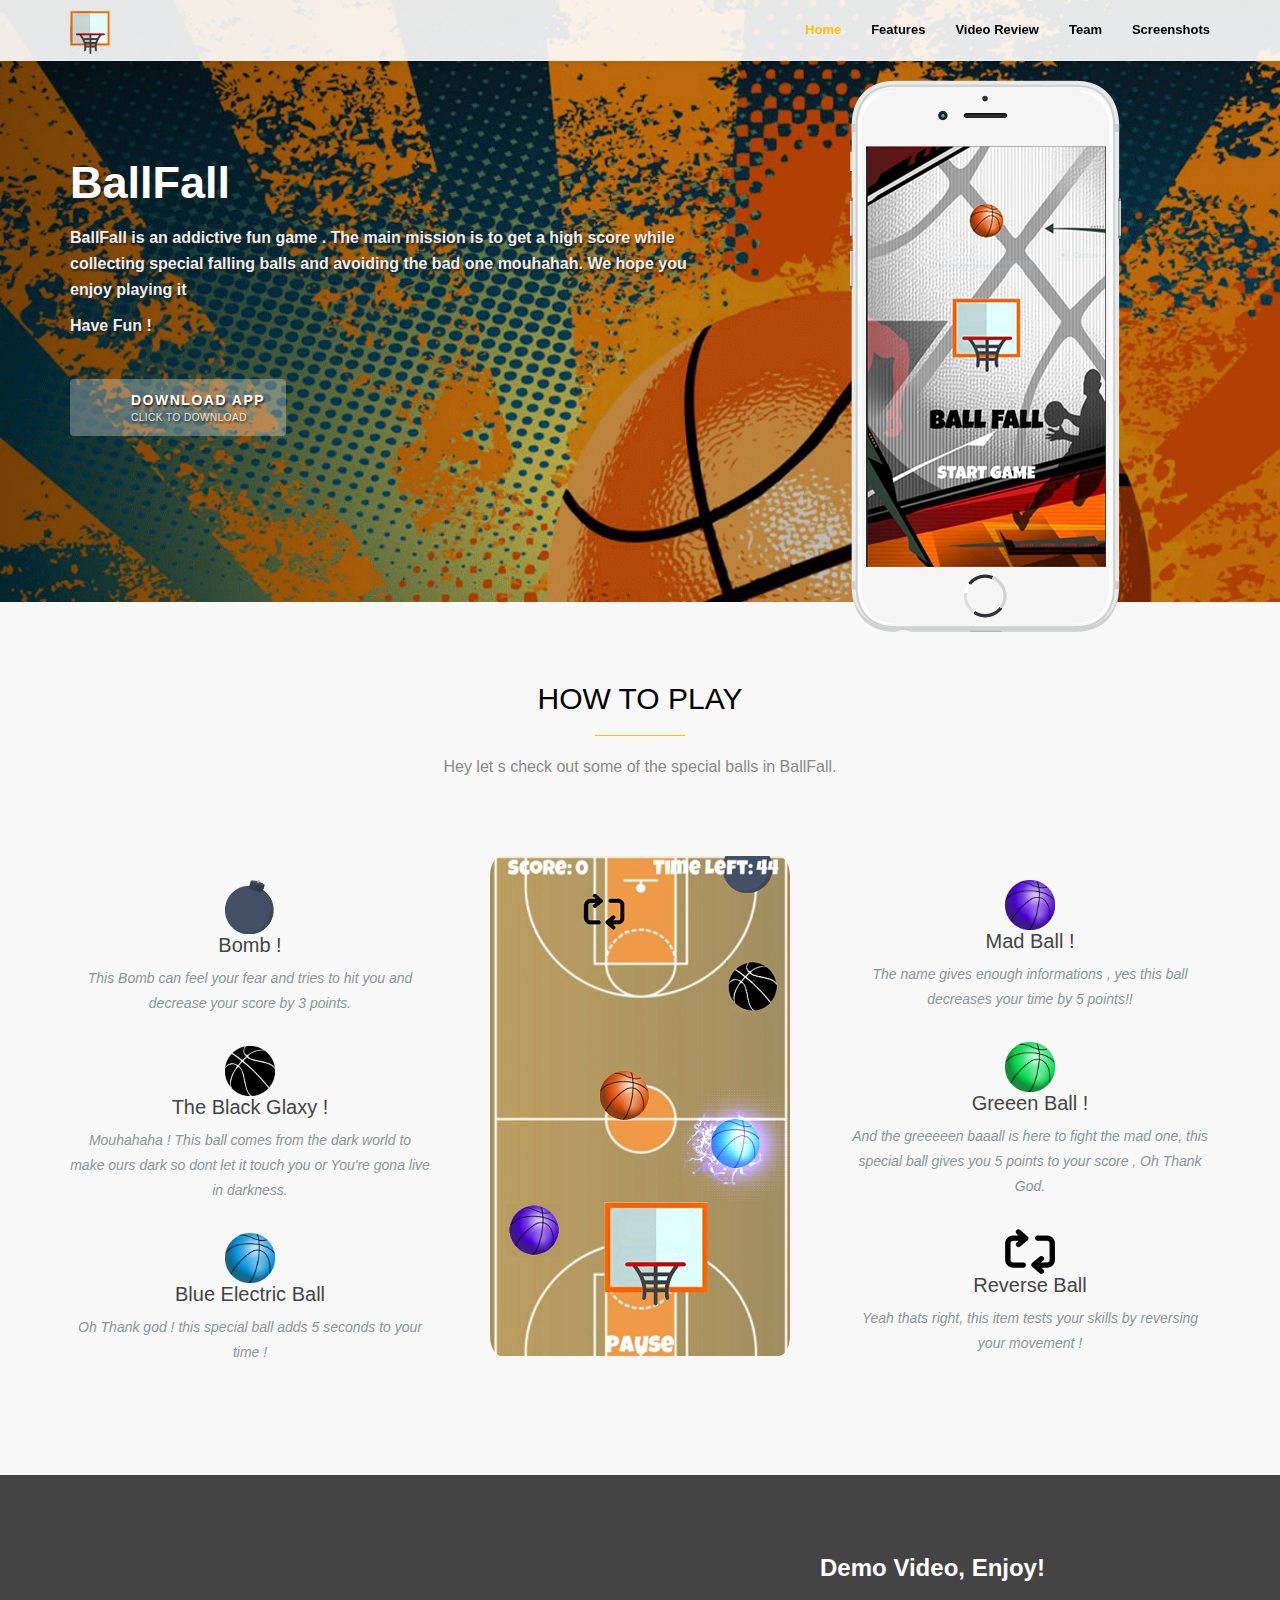
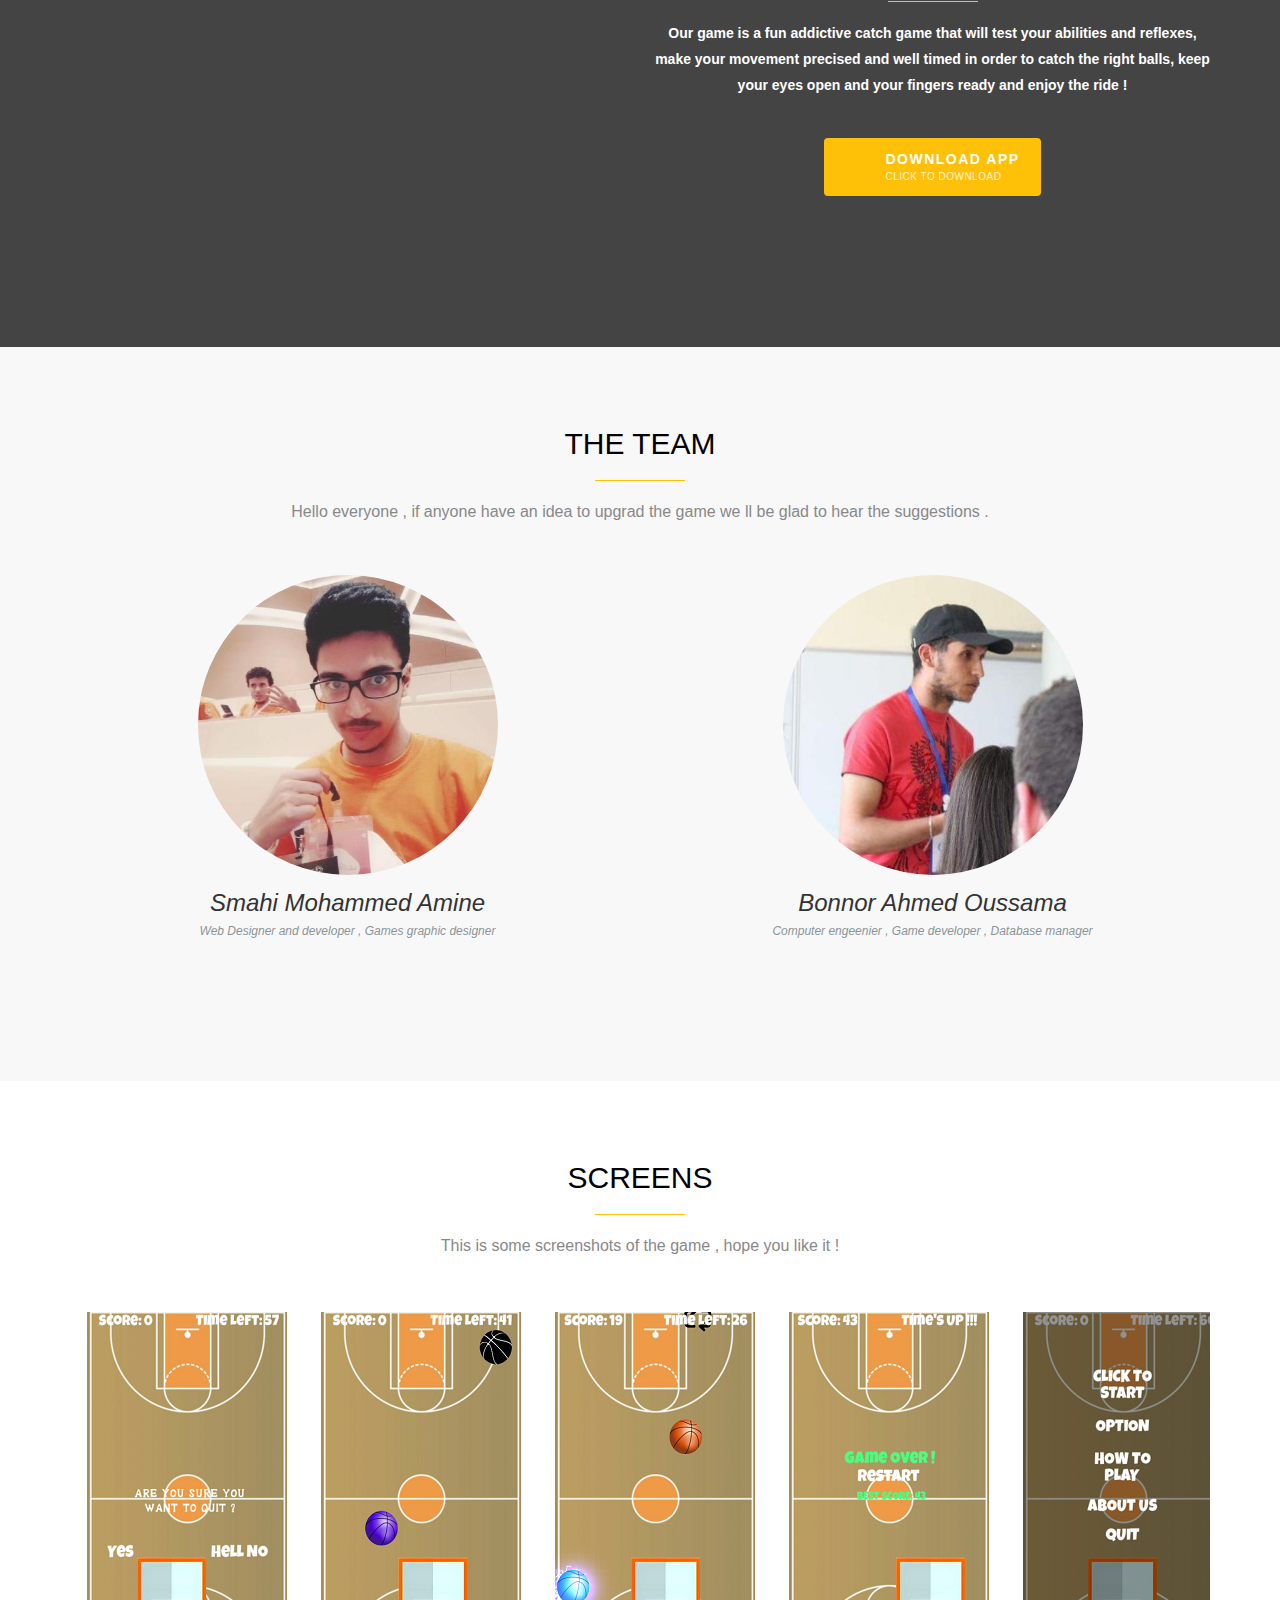
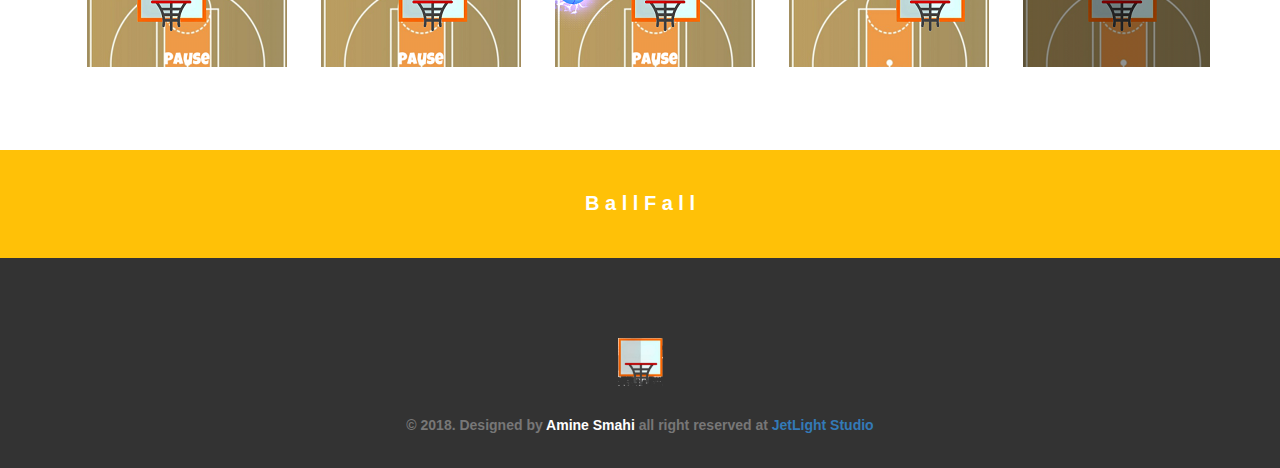
==== commit 15ec8a7c: "Replace placeholders" ====
--- a/index.html
+++ b/index.html
@@ -11,10 +11,7 @@
     <link href="css/owl.carousel.css" rel="stylesheet" type="text/css">
     <link href="css/owl.theme.css" rel="stylesheet" type="text/css">
     <link href="css/animate.css" rel="stylesheet" type="text/css">
-    <link href="../fontawesome.io/assets/font-awesome/css/font-awesome.css" rel="stylesheet" type="text/css">
     <link href="css/style.css" rel="stylesheet" type="text/css">
-    <link href='http://fonts.googleapis.com/css?family=Open+Sans:300italic,400italic,600italic,700italic,800italic,400,300,600,700,800'
-        rel='stylesheet' type='text/css'>
     <title>BallFall | Download</title>
 </head>
 
@@ -166,12 +163,12 @@
                 <div class="row">
                     <div class="col-sm-6">
                         <div class="embed-responsive embed-responsive-16by9">
-                            <iframe src="http://player.vimeo.com/video/ballfall"></iframe>
+                            <iframe src="https://www.youtube.com/embed/MDxASVcZx-A"></iframe>
                         </div>
                     </div>
                     <div class="col-sm-6">
                         <div class="centder-heading">
-                            <h3><strong>Description with video ( soon )</strong></h3>
+                            <h3 style="color:#fff;"><b>Demo Video, Enjoy!</b></h3>
                             <span class="center-line"></span>
                         </div>
                         <p>
@@ -212,21 +209,19 @@
 
                     <div class="col-sm-6  margin-btm-30">
                         <div class="team-col">
-                            <img src="../fbcdn-profile-a.akamaihd.net/hprofile-ak-xpt1/v/t1.0-1/c0.5.160.160/p160x160/14516576_201886933574290_4415847863069253680_n2515.html?oh=e0512a784580c95c24cea0062e08ace8&amp;oe=58C651EB&amp;__gda__=1489960336_af431af1ffb886facc06f5198603fa26"
-                                alt="">
-                            <h3>Smahi Mohammed Amine -
+                            <img src="./images/team/amine-smahi.jpg" width="300" alt="">
+                            <h3>Smahi Mohammed Amine
                                 <p><em></eme>Web Designer and developer , Games graphic designer</em></h3>
                             <ul class="list-inline list-follow">
-                                <li><a href="https://www.facebook.com/amine.tlight1"><i class="ion-social-facebook" data-toggle="tooltip"
+                                <li><a href="https://www.facebook.com/amine.developer"><i class="ion-social-facebook" data-toggle="tooltip"
                                             title="" data-original-title="Facebook" data-placement="top"></i></a></li>
                             </ul>
                         </div>
                     </div>
                     <div class="col-sm-6 margin-btm-30">
                         <div class="team-col">
-                            <img src="../fb-s-d-a.akamaihd.net/h-ak-xfl1/v/t1.0-1/c32.1.160.160/p200x200/14955831_1121477201233674_3121350925518984159_n7045.html?oh=25cdf747f4a256dc704b89201bb182cc&amp;oe=58C0166F&amp;__gda__=1485550669_be5373d3fe79578442dc69150cacbfd1"
-                                alt="">
-                            <h3>Bonnor Ahmed Oussama -
+                            <img src="./images/team/oussama-bonnor.jpg" width="300" alt="">
+                            <h3>Bonnor Ahmed Oussama
                                 <p><em>Computer engeenier , Game developer , Database manager</em></h3>
                             <ul class="list-inline list-follow">
                                 <li><a href="https://www.facebook.com/oussama.bonnor.1"><i class="ion-social-facebook" data-toggle="tooltip"
@@ -295,8 +290,10 @@
                         <div class="clearfix"></div>
 
                         <br>
-                        <span class="copyrights">&copy; 2016. Designed by <a href="https://github.com/Amine-Smahi"><font
-                                    color="#FFF">Amine Smahi</font></a> all right reserved</span>
+                        <span class="copyrights">&copy; 2018. Designed by <a href="https://github.com/Amine-Smahi"><font
+                                    color="#FFF">Amine Smahi</font></a> all right reserved at <a href="http://www.jetlightstudio.tech/">JetLight
+                                Studio
+                            </a></span>
                     </div>
                 </div>
             </div>
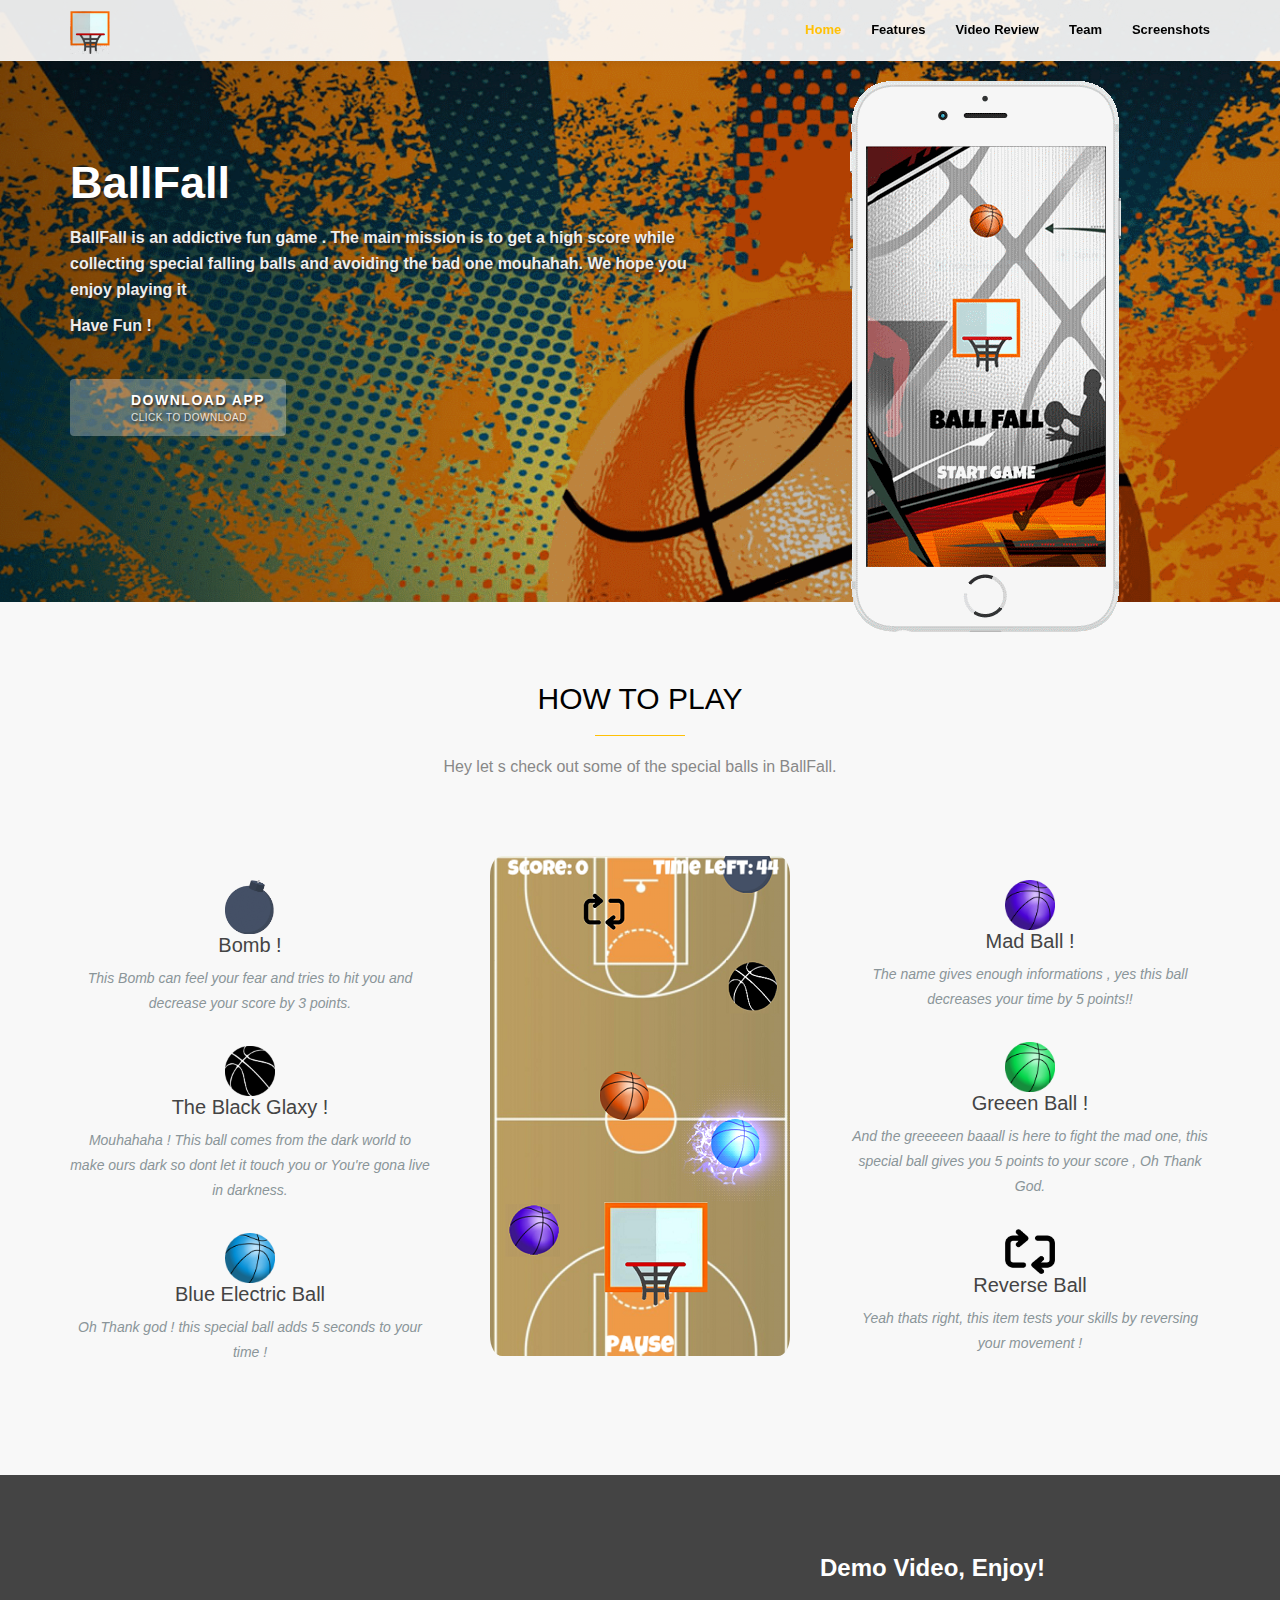
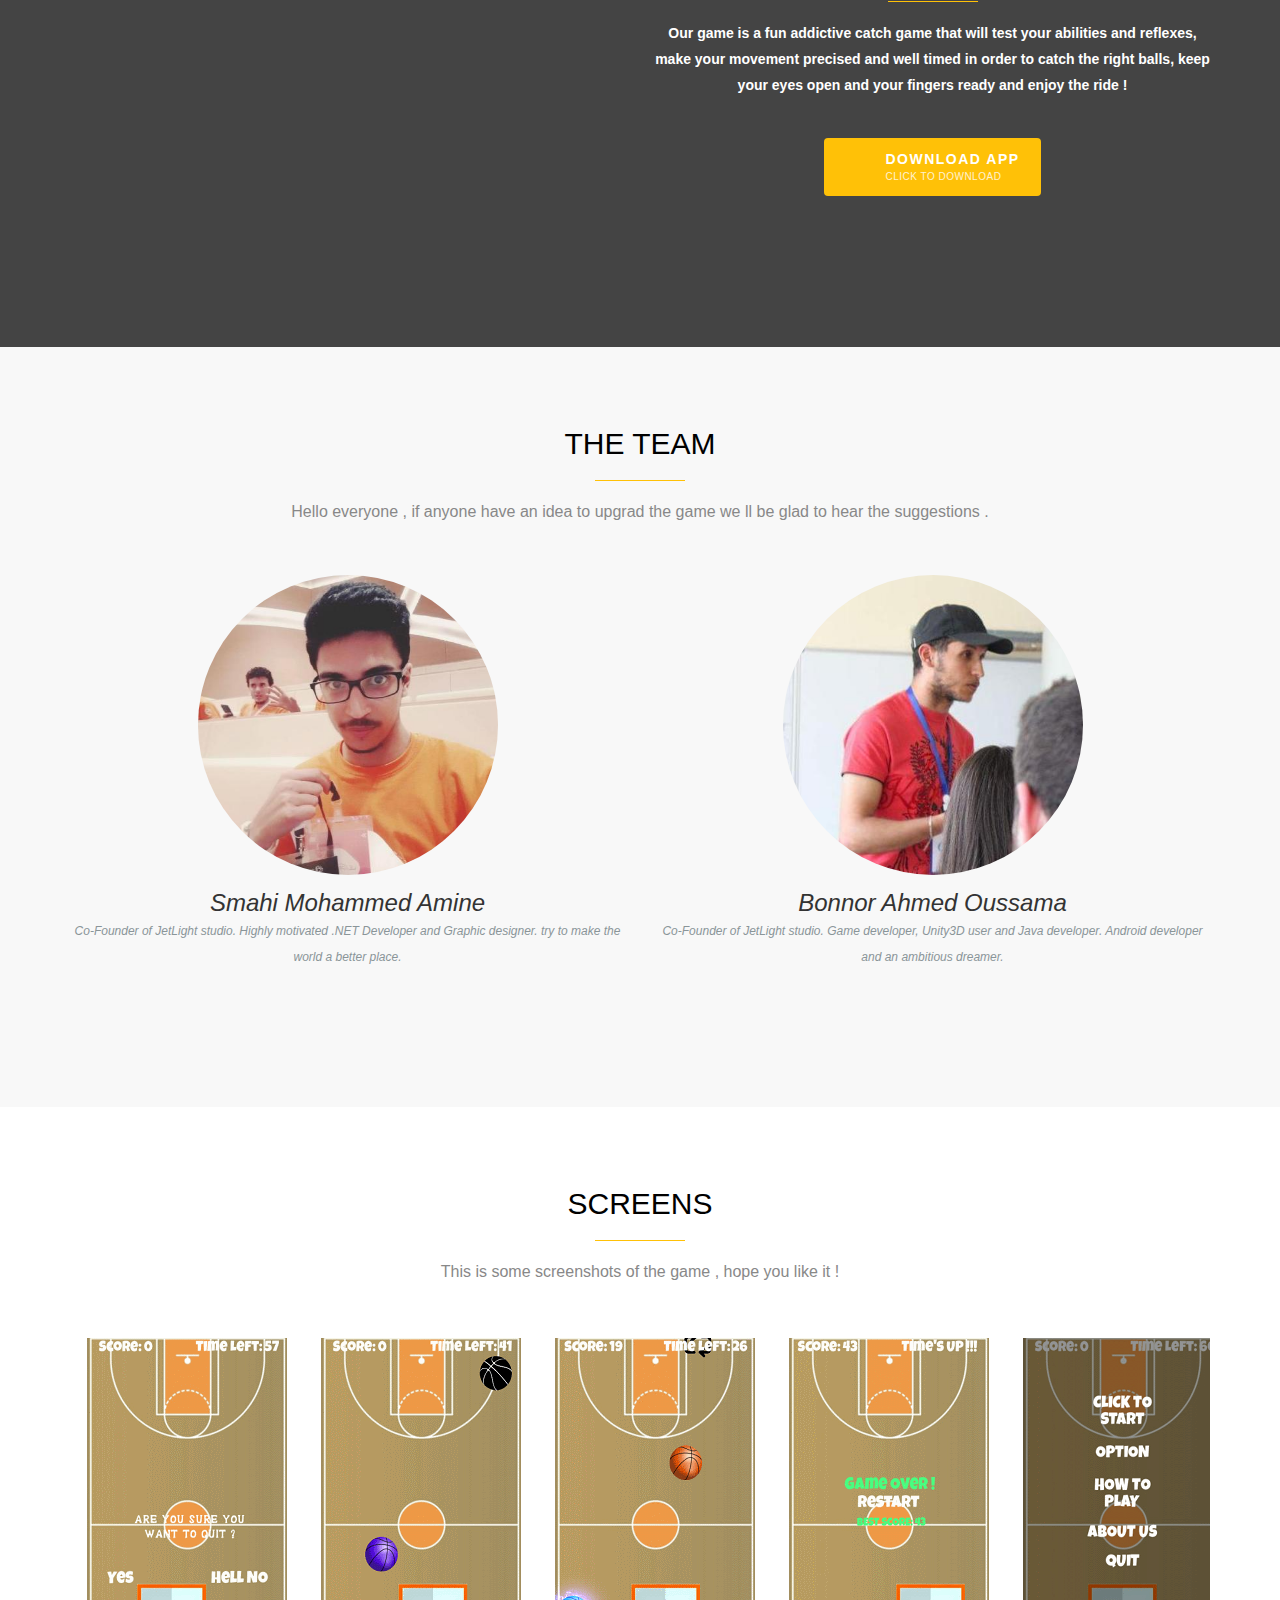
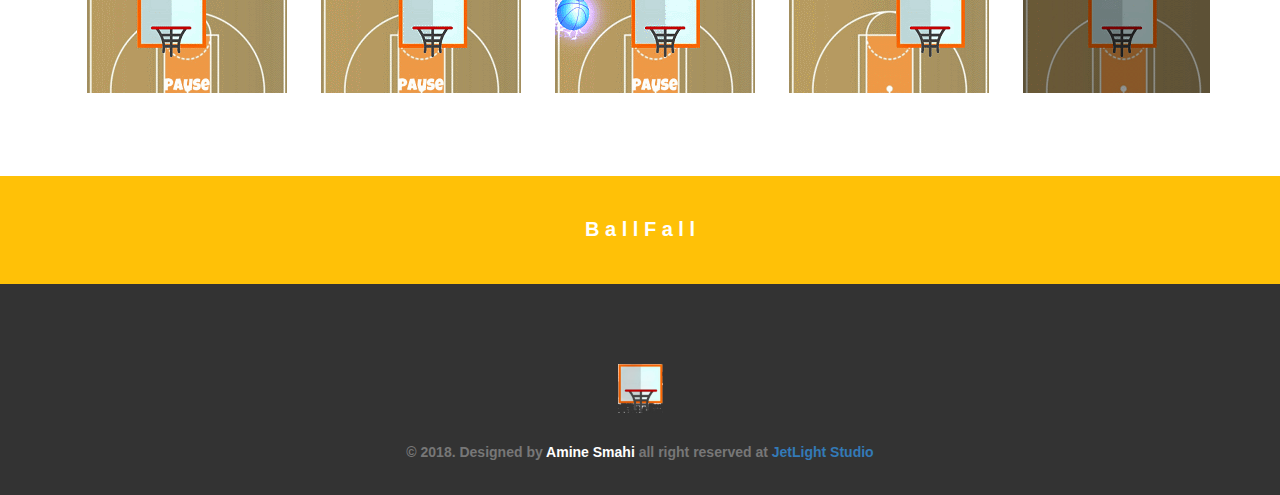
==== commit 74ab070f: "Add self description" ====
--- a/index.html
+++ b/index.html
@@ -211,7 +211,8 @@
                         <div class="team-col">
                             <img src="./images/team/amine-smahi.jpg" width="300" alt="">
                             <h3>Smahi Mohammed Amine
-                                <p><em></eme>Web Designer and developer , Games graphic designer</em></h3>
+                                <p><em></eme>Co-Founder of JetLight studio. Highly motivated .NET Developer and Graphic designer.
+                                        try to make the world a better place. </em></h3>
                             <ul class="list-inline list-follow">
                                 <li><a href="https://www.facebook.com/amine.developer"><i class="ion-social-facebook" data-toggle="tooltip"
                                             title="" data-original-title="Facebook" data-placement="top"></i></a></li>
@@ -222,7 +223,9 @@
                         <div class="team-col">
                             <img src="./images/team/oussama-bonnor.jpg" width="300" alt="">
                             <h3>Bonnor Ahmed Oussama
-                                <p><em>Computer engeenier , Game developer , Database manager</em></h3>
+                                <p><em>Co-Founder of JetLight studio. Game developer, Unity3D user and Java developer. Android
+                                        developer and an ambitious dreamer.
+                                    </em></h3>
                             <ul class="list-inline list-follow">
                                 <li><a href="https://www.facebook.com/oussama.bonnor.1"><i class="ion-social-facebook" data-toggle="tooltip"
                                             title="" data-original-title="Facebook" data-placement="top"></i></a></li>
--- a/css/style.css
+++ b/css/style.css
@@ -1,8 +1,3 @@
-/* 
-    Created on : 23 Dec, 2014, 1:54:50 PM
-    Author     : Design_mylife
-*/
-
 /****base*****/
 html,
 body {
@@ -643,10 +638,10 @@
 .describe {
   background-color: #444;
   background-position: center 0%;
-  background-size: auto;
-  background-repeat: repeat;
+  background-size: 100%;
+  background-repeat: no-repeat;
   background-attachment: fixed;
-  background-image: url(../images/parallax-bg-1.jpg);
+  background-image: url(../images/pattern-1.png);
 }
 .describe .center-heading {
   text-align: left;
@@ -832,11 +827,10 @@
 .newsletter {
   padding: 120px 0;
   background-color: #444;
-  background-position: center 0%;
-  background-size: auto;
-  background-repeat: repeat;
+  background-size: 100%;
+  background-repeat: no-repeat;
   background-attachment: fixed;
-  background-image: url(../images/parallax-bg-2.jpg);
+  background-image: url(../images/pattern-1.png);
 }
 .newsletter h3 {
   color: #fff;
@@ -946,7 +940,7 @@
   background-size: auto;
   background-repeat: repeat;
   background-attachment: fixed;
-  background-image: url(../images/parallax-bg-2.jpg);
+  background-image: url(../images/pattern-1.png);
   padding: 100px 0;
 }
 #news h3 {
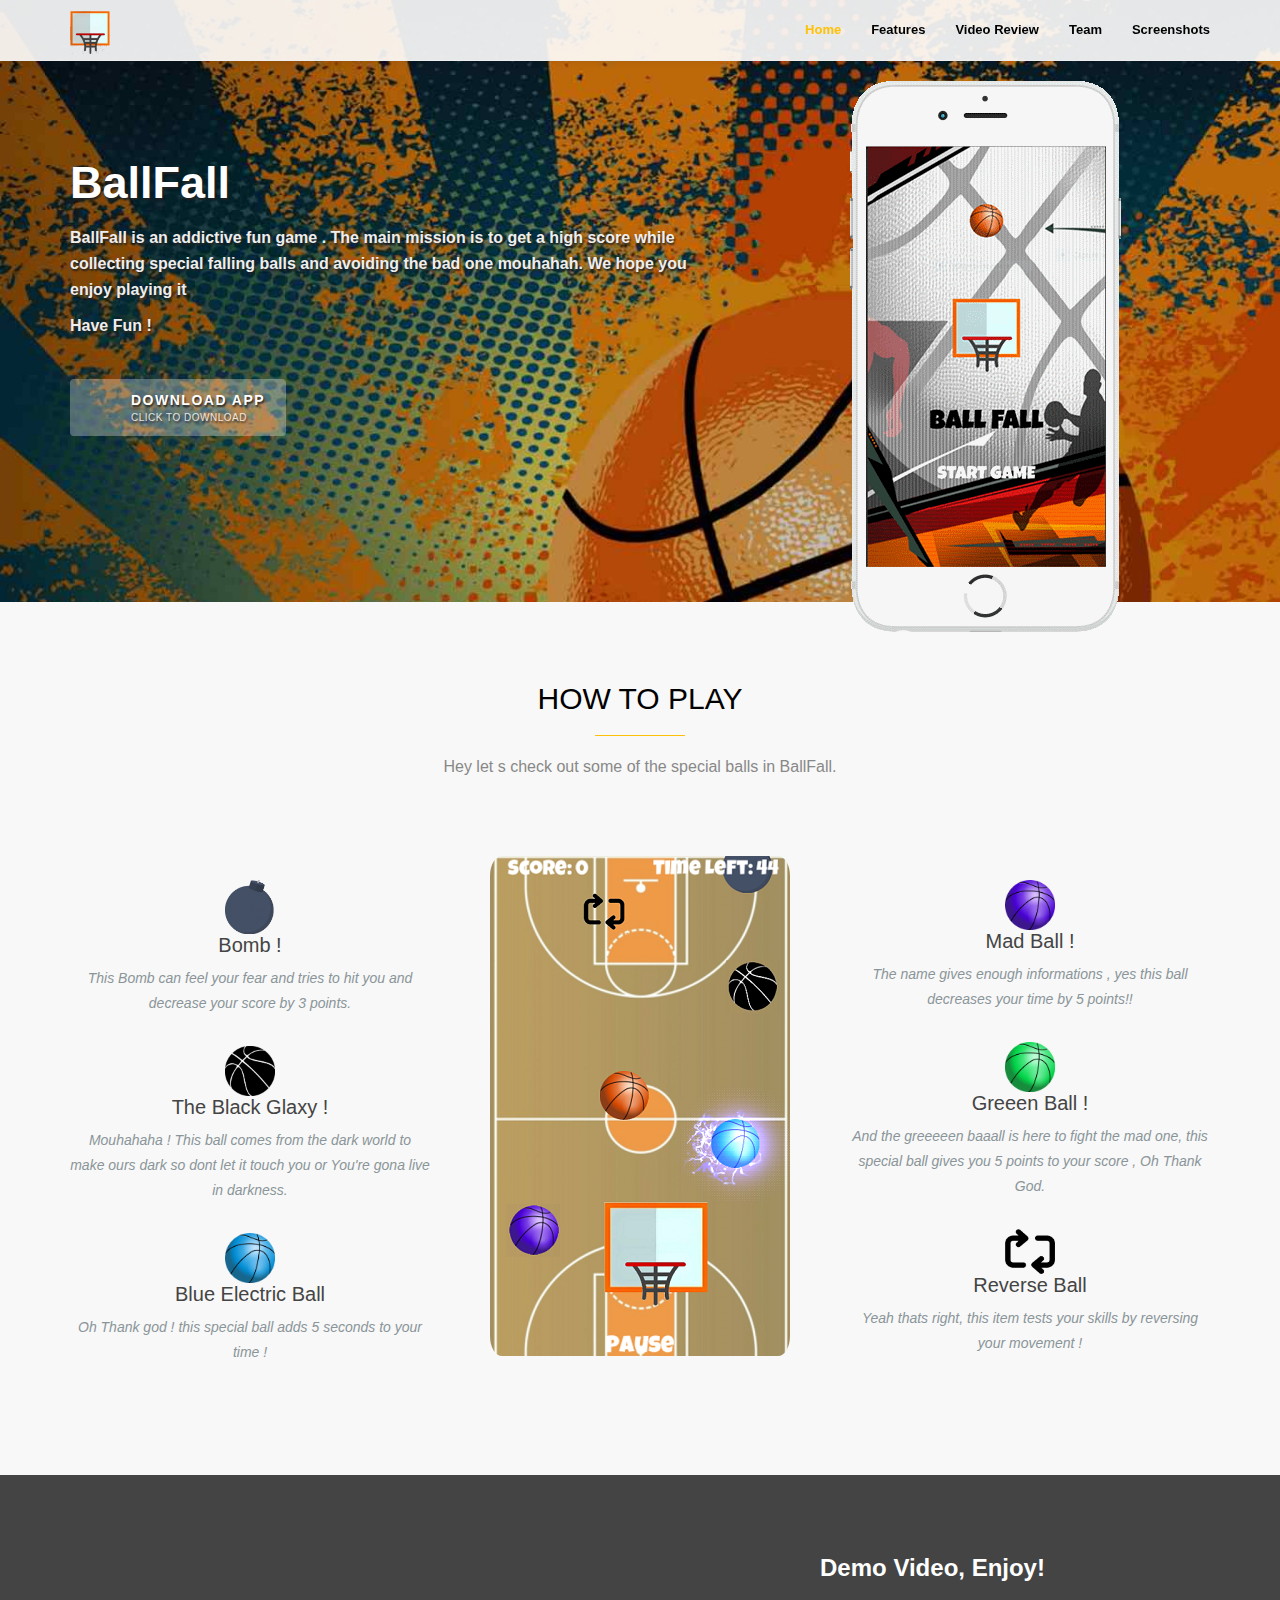
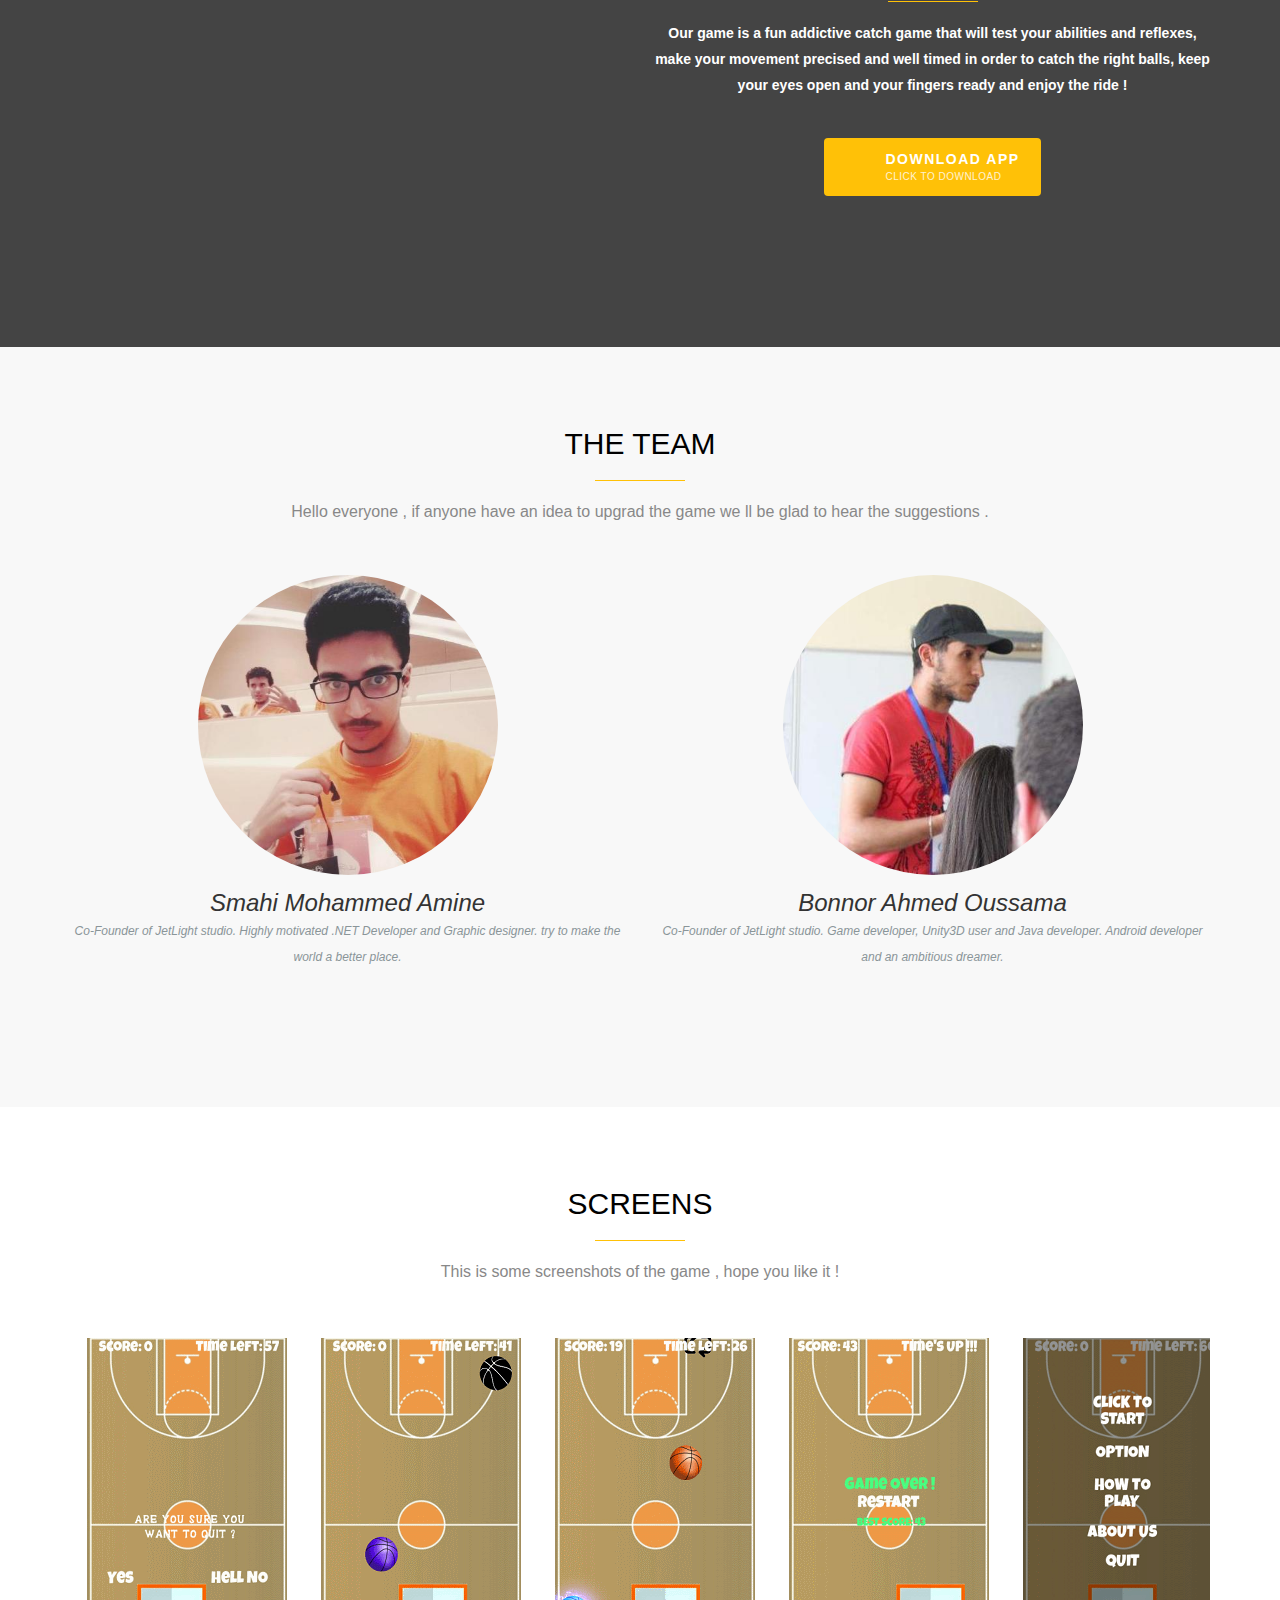
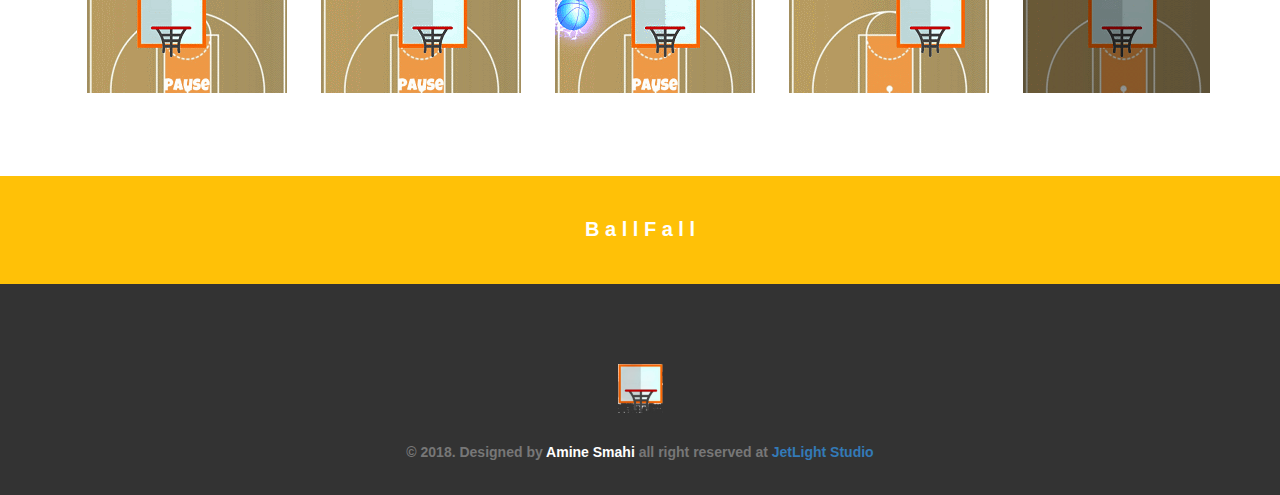
==== commit 6e037c43: "Add playstore link" ====
--- a/index.html
+++ b/index.html
@@ -55,7 +55,7 @@
                                 <p> Have Fun !
                                 </p>
                                 <div class="download-button scroll-to animated wow fadeInLeft" data-wow-dealy="1">
-                                    <a href="upload/BallFall.apk" class="btn btn-download">
+                                    <a href="https://play.google.com/store/apps/dev?id=5638230701137828274" class="btn btn-download">
                                         <i class="fa fa-download"></i>
                                         <strong>Download App</strong> <span>Click to download</span>
                                     </a>
@@ -179,7 +179,7 @@
 
                             </p>
                             <div class="download-button scroll-to">
-                                <a href="upload/BallFall.apk" class="btn btn-download">
+                                <a href="https://play.google.com/store/apps/dev?id=5638230701137828274" class="btn btn-download">
                                     <i class="fa fa-download"></i>
                                     <strong>Download App</strong> <span>Click to download</span>
                                 </a>
@@ -321,4 +321,4 @@
         </script>
 </body>
 
-</html>+</html>
--- a/css/style.css
+++ b/css/style.css
@@ -122,7 +122,7 @@
 /**home option v2 in version v1.1**/
 
 #home-v2 {
-  background-image: url("../images/pattern-1.png");
+  background-image: url("../images/pattern-1.jpg");
   background-repeat: no-repeat;
   background-position: left top;
   padding-top: 50px;
@@ -641,7 +641,7 @@
   background-size: 100%;
   background-repeat: no-repeat;
   background-attachment: fixed;
-  background-image: url(../images/pattern-1.png);
+  background-image: url(../images/pattern-1.jpg);
 }
 .describe .center-heading {
   text-align: left;
@@ -830,7 +830,7 @@
   background-size: 100%;
   background-repeat: no-repeat;
   background-attachment: fixed;
-  background-image: url(../images/pattern-1.png);
+  background-image: url(../images/pattern-1.jpg);
 }
 .newsletter h3 {
   color: #fff;
@@ -940,7 +940,7 @@
   background-size: auto;
   background-repeat: repeat;
   background-attachment: fixed;
-  background-image: url(../images/pattern-1.png);
+  background-image: url(../images/pattern-1.jpg);
   padding: 100px 0;
 }
 #news h3 {
